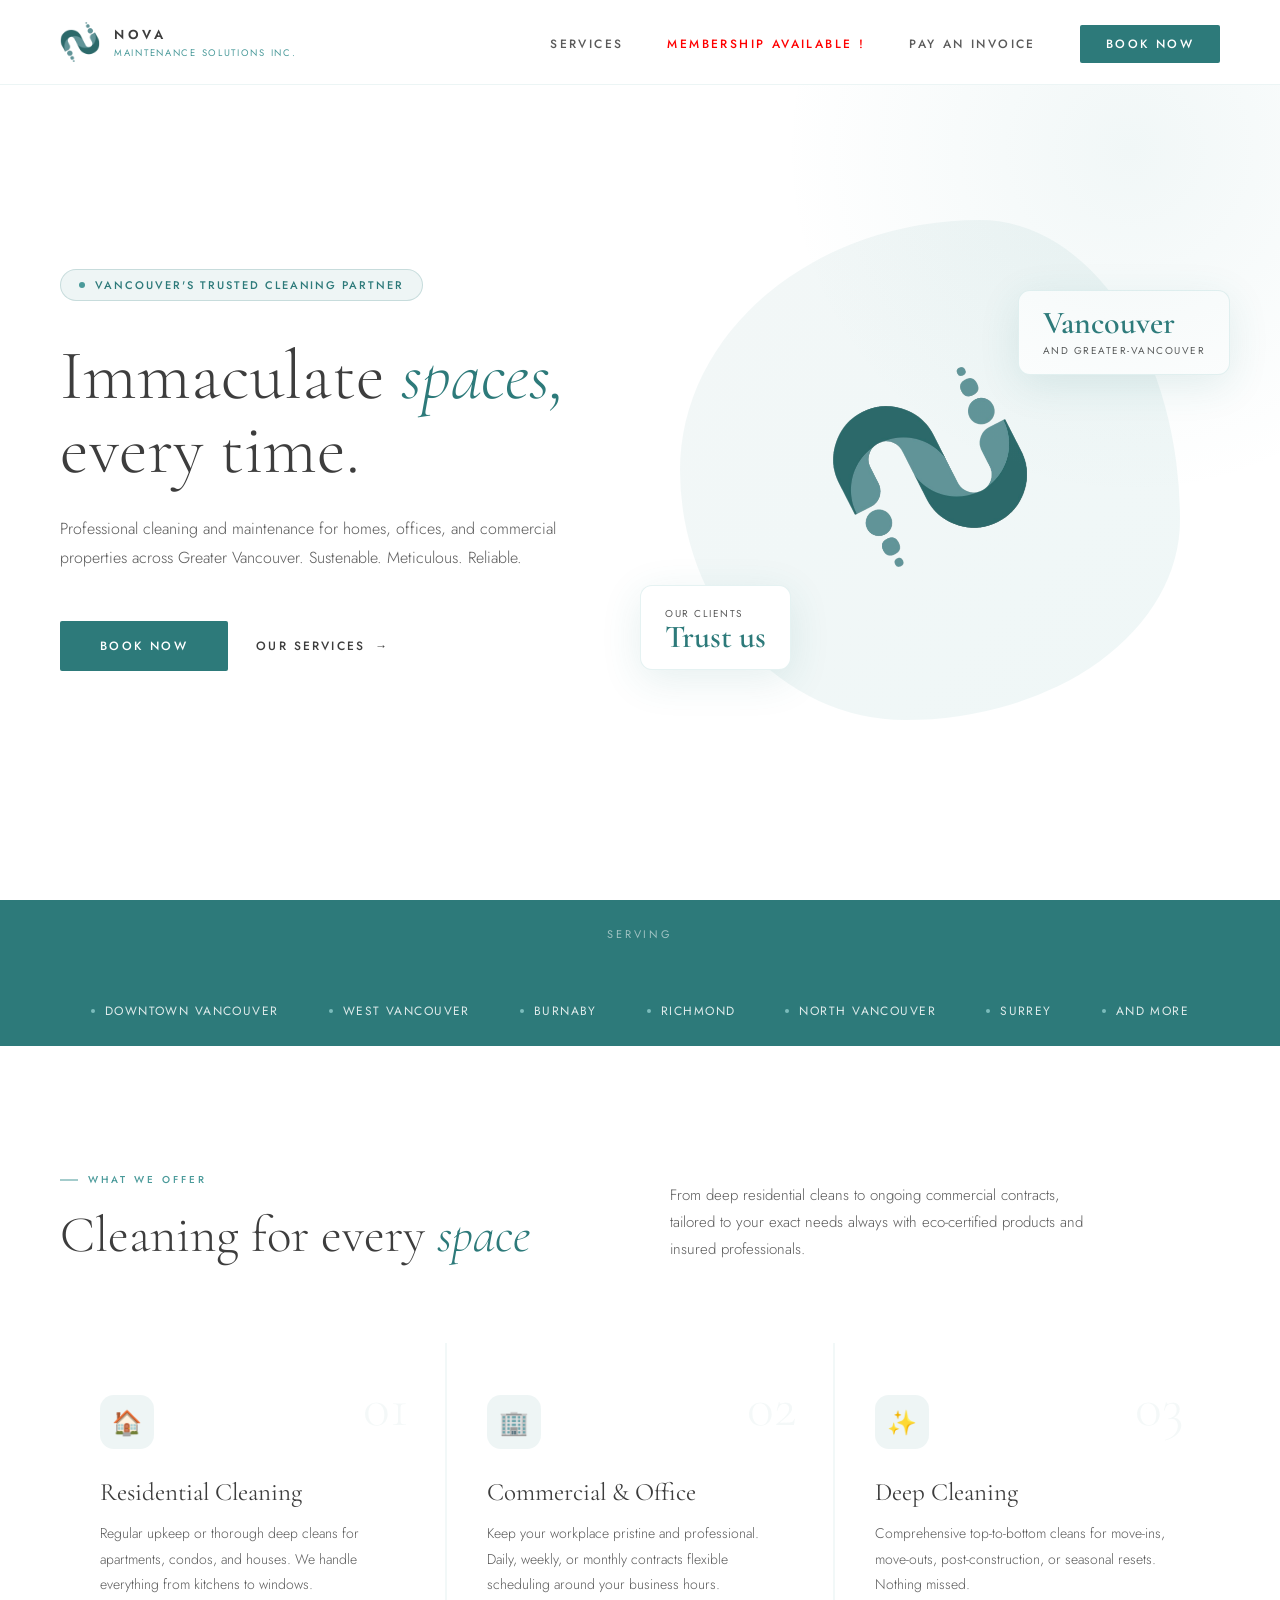
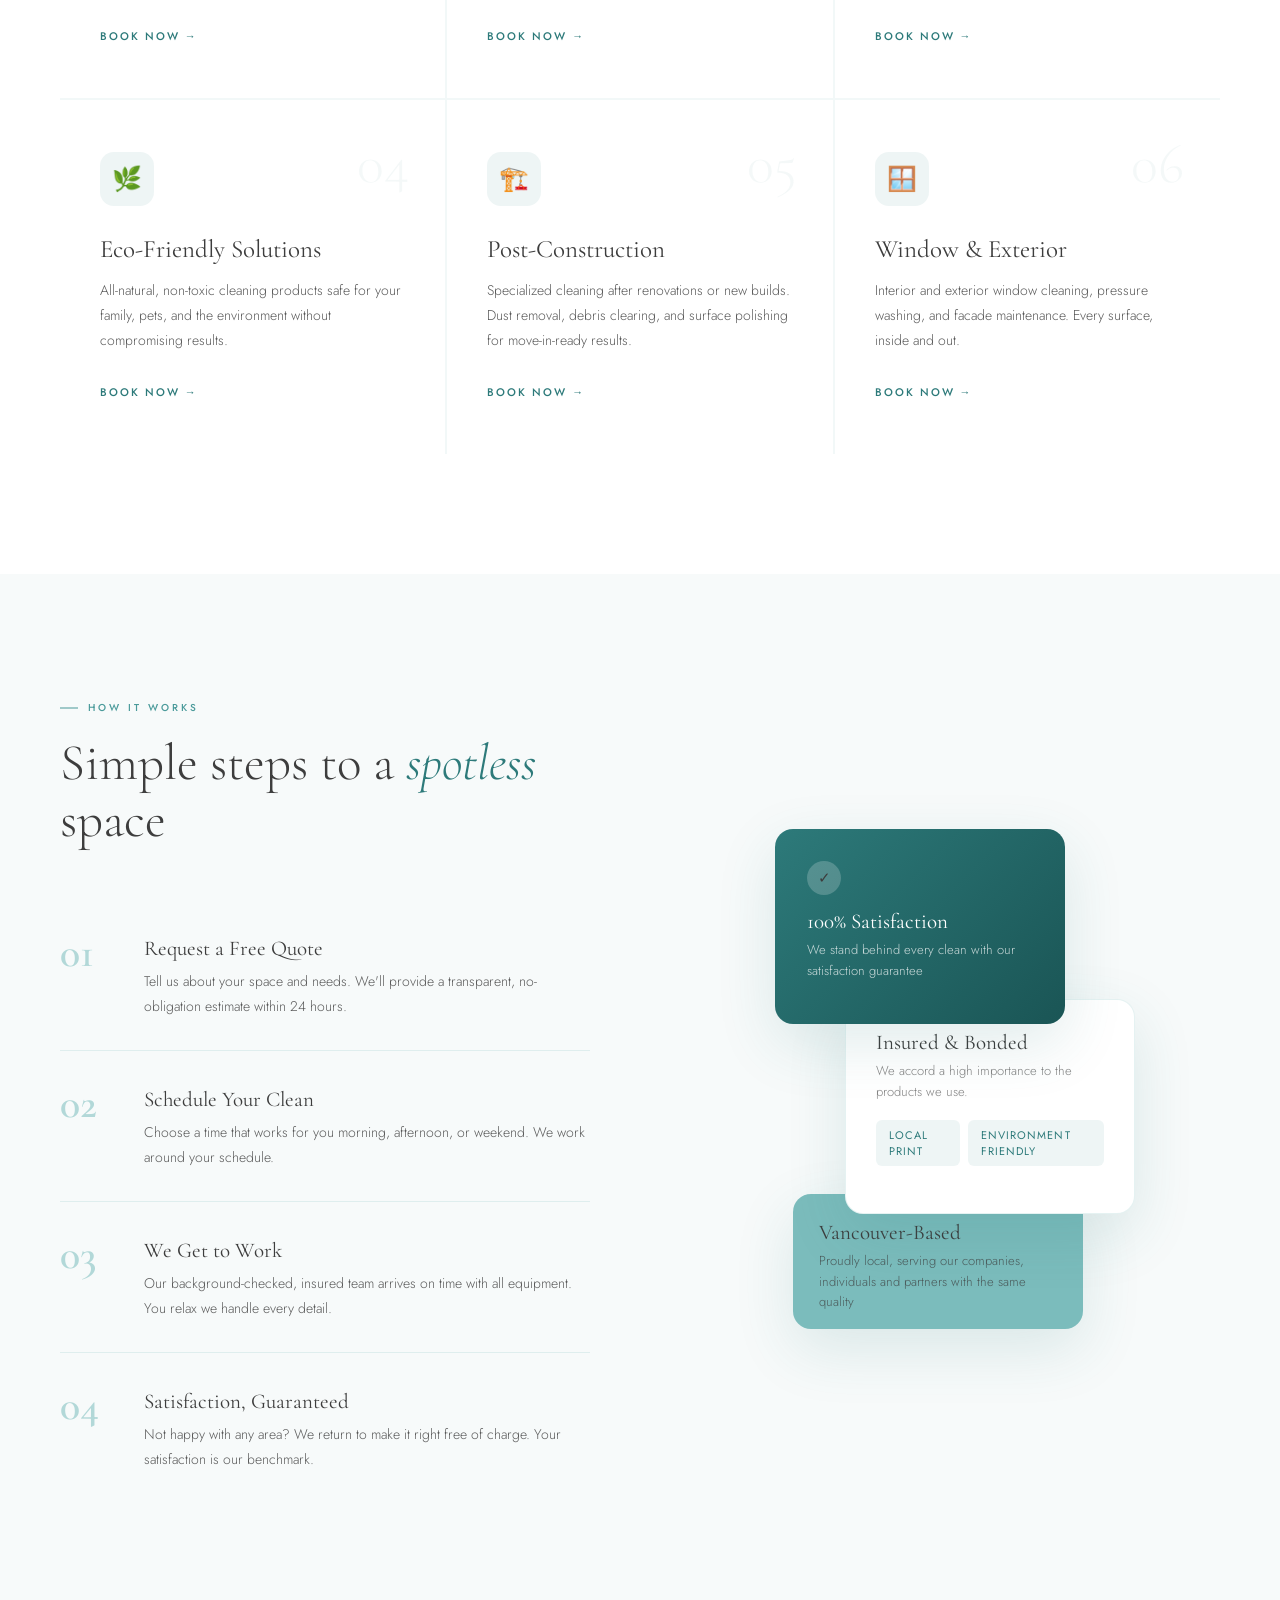
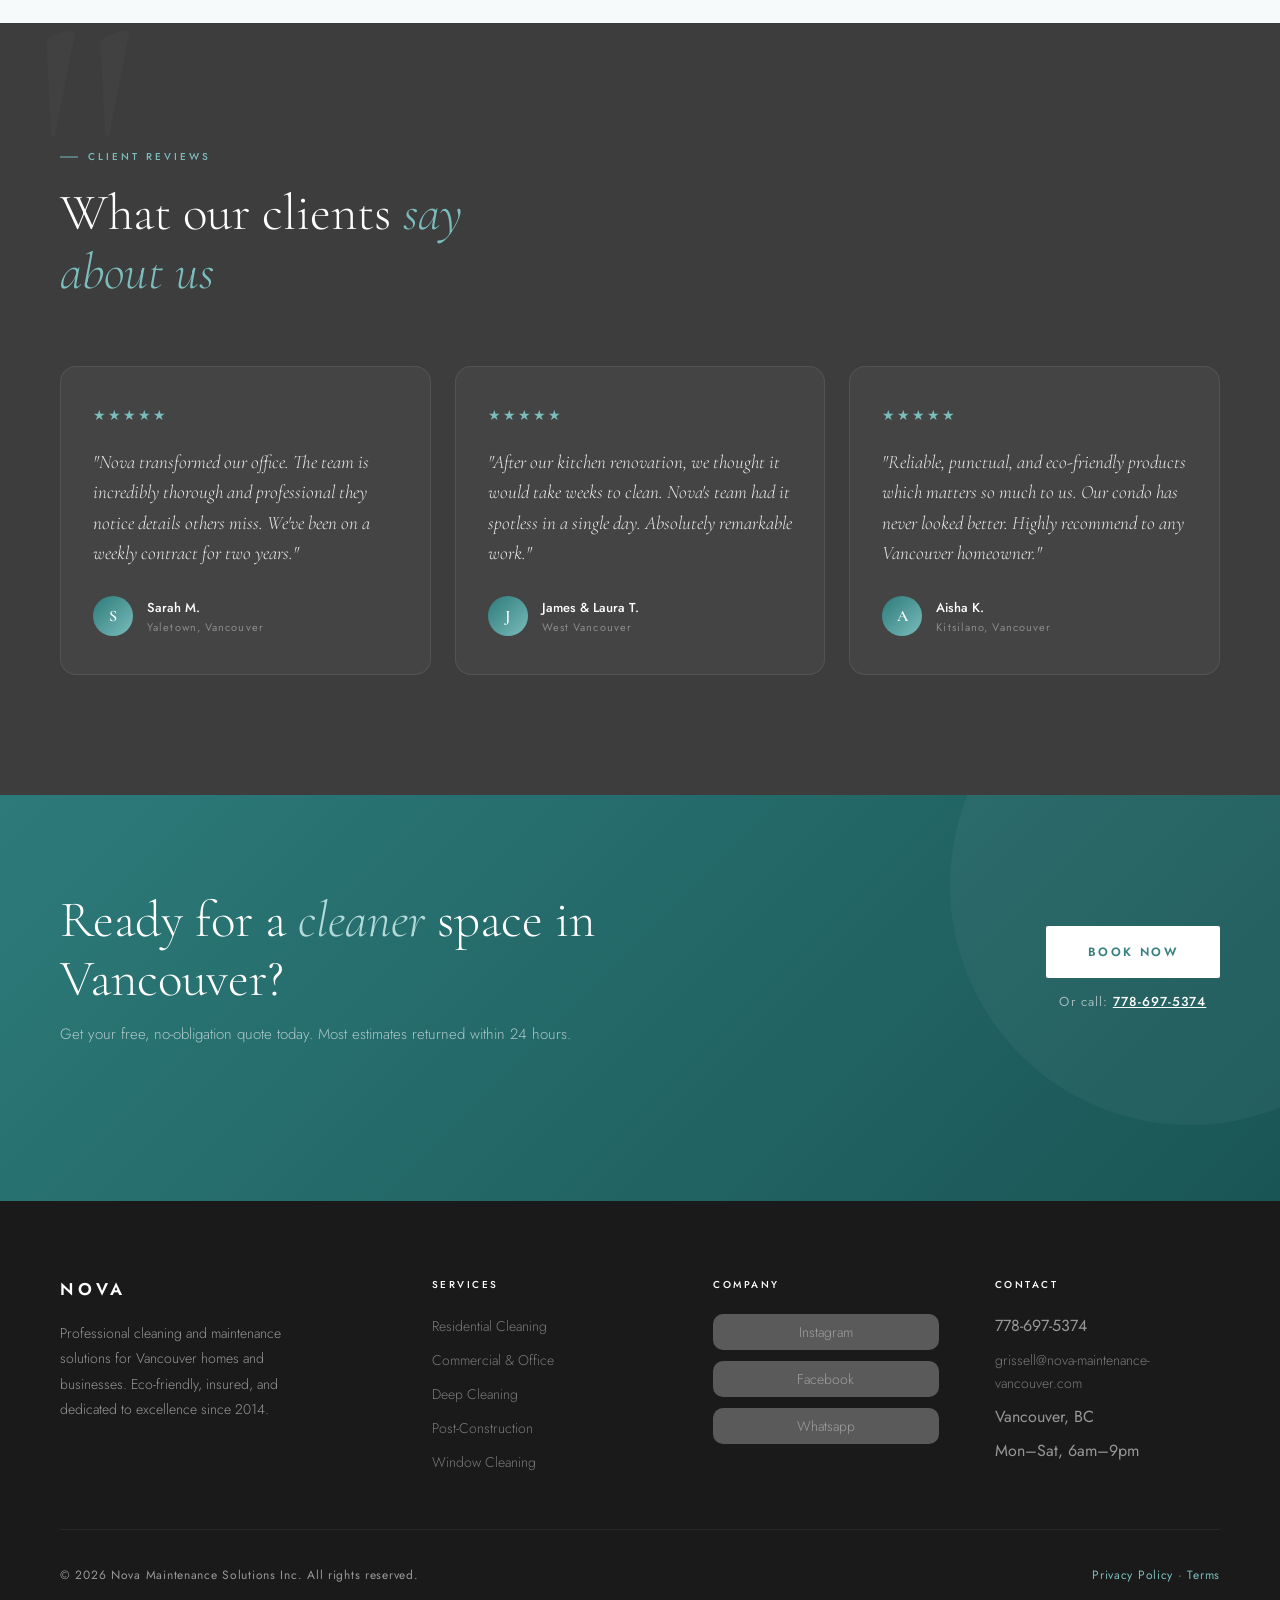
==== index.html @ ff665bc8 "burger menu added" ====
<!DOCTYPE html>
<html lang="en">

<head>
  <meta charset="UTF-8">
  <meta name="viewport" content="width=device-width, initial-scale=1.0">
  <meta name="description"
    content="Professional cleaning and maintenance for homes, offices, and commercial properties across Greater Vancouver. Sustenable. Meticulous. Reliable.">
  <title>Nova Maintenance Solutions Inc. | Vancouver</title>

  <!-- Standard favicons -->
  <link rel="icon" type="image/png" sizes="16x16" href="/favicon/favicon-16x16.png">
  <link rel="icon" type="image/png" sizes="32x32" href="/favicon/favicon-32x32.png">
  <link rel="shortcut icon" type="image/x-icon" href="/favicon/favicon.ico"> <!-- fallback -->

  <!-- Apple devices -->
  <link rel="apple-touch-icon" sizes="180x180" href="/favicon/apple-touch-icon.png">
  <link rel="apple-touch-icon" sizes="152x152" href="/favicon/apple-touch-icon-152x152.png">
  <link rel="apple-touch-icon" sizes="120x120" href="/favicon/apple-touch-icon-120x120.png">
  <link rel="apple-touch-icon" sizes="76x76" href="/favicon/apple-touch-icon-76x76.png">

  <!-- Android / PWA -->
  <link rel="manifest" href="favicon/site.webmanifest">
  <meta name="theme-color" content="#ffffff"> <!-- sets mobile browser toolbar color -->

  <!-- Windows / Microsoft Tiles -->
  <meta name="msapplication-TileColor" content="#2b5797">
  <meta name="msapplication-TileImage" content="/mstile-150x150.png">
  <link rel="stylesheet" href="/style.css">
  <link
    href="https://fonts.googleapis.com/css2?family=Cormorant+Garamond:wght@300;400;600&family=Jost:wght@200;300;400;500;600&display=swap"
    rel="stylesheet">
</head>

<body>
  <nav id="navbar">
    <a href="#" class="nav-logo">
      <img src="./nova_logo.svg" width="40" height="40" alt="">
      <div class="nav-logo-text">
        <span>NOVA</span>
        <span>Maintenance Solutions Inc.</span>
      </div>
    </a>

    <ul class="nav-links">
      <li><a href="#services">Services</a></li>
      <li><a href="https://forms.gle/LwBgo2q9eRAqD328A" class="membership">Membership available !</a></li>
      <li><a href="#pay">PAY AN INVOICE</a></li>
      <li><a href="#contact" class="nav-cta">Book now</a></li>
    </ul>

    <button class="burger menu" id="burgerBtn" aria-label="Toggle menu" aria-expanded="false">
      <span class="bar"></span>
      <span class="bar"></span>
      <span class="bar"></span>
    </button>
  </nav>


  <section class="hero">
    <div class="hero-content">
      <div class="hero-badge"><span class="dot"></span><span>Vancouver's Trusted Cleaning Partner</span></div>
      <h1>Immaculate <em>spaces,</em> every time.</h1>
      <p>Professional cleaning and maintenance for homes, offices, and commercial properties across Greater Vancouver.
        Sustenable. Meticulous. Reliable.</p>
      <div class="hero-actions">
        <a href="#contact" class="btn-primary">Book now</a>
        <a href="#services" class="btn-ghost">Our Services<span>→</span></a>
      </div>
    </div>
    <div class="hero-visual">
      <div class="hero-blob">
        <div class="hero-logo-large">
          <img src="./nova_logo.svg" width="200" height="200" alt="">
        </div>
      </div>
      <div class="hero-stat s1">
        <div class="stat-label">Our Clients</div>
        <div class="stat-num">Trust us</div>
      </div>
      <div class="hero-stat s2">
        <div class="stat-num">Vancouver</div>
        <div class="stat-label">and Greater-Vancouver</div>
      </div>
    </div>
  </section>

  <div class="trusted">
    <span class="trusted-label">Serving</span>
    <div class="trusted-items">
      <div class="trusted-item">Downtown Vancouver</div>
      <div class="trusted-item">West Vancouver</div>
      <div class="trusted-item">Burnaby</div>
      <div class="trusted-item">Richmond</div>
      <div class="trusted-item">North Vancouver</div>
      <div class="trusted-item">Surrey</div>
      <div class="trusted-item">and more</div>
    </div>
  </div>

  <section class="services" id="services">
    <div class="section-header reveal">
      <div>
        <div class="section-tag">What We Offer</div>
        <h2>Cleaning for every <em>space</em></h2>
      </div>
      <p class="section-desc">From deep residential cleans to ongoing commercial contracts, tailored to your exact needs

        always with eco-certified products and insured professionals.</p>
    </div>
    <div class="services-grid">
      <div class="service-card reveal">
        <div class="svc-num">01</div>
        <div class="svc-icon">🏠</div>
        <h3>Residential Cleaning</h3>
        <p>Regular upkeep or thorough deep cleans for apartments, condos, and houses. We handle everything from kitchens
          to windows.</p>
        <a href="#contact" class="svc-link">Book Now →</a>
      </div>
      <div class="service-card reveal">
        <div class="svc-num">02</div>
        <div class="svc-icon">🏢</div>
        <h3>Commercial & Office</h3>
        <p>Keep your workplace pristine and professional. Daily, weekly, or monthly contracts
          flexible scheduling
          around your business hours.</p>
        <a href="#contact" class="svc-link">Book Now →</a>
      </div>
      <div class="service-card reveal">
        <div class="svc-num">03</div>
        <div class="svc-icon">✨</div>
        <h3>Deep Cleaning</h3>
        <p>Comprehensive top-to-bottom cleans for move-ins, move-outs, post-construction, or seasonal resets. Nothing
          missed.</p>
        <a href="#contact" class="svc-link">Book Now →</a>
      </div>
      <div class="service-card reveal">
        <div class="svc-num">04</div>
        <div class="svc-icon">🌿</div>
        <h3>Eco-Friendly Solutions</h3>
        <p>All-natural, non-toxic cleaning products safe for your family, pets, and the environment
          without
          compromising results.</p>
        <a href="#contact" class="svc-link">Book Now →</a>
      </div>
      <div class="service-card reveal">
        <div class="svc-num">05</div>
        <div class="svc-icon">🏗️</div>
        <h3>Post-Construction</h3>
        <p>Specialized cleaning after renovations or new builds. Dust removal, debris clearing, and surface polishing
          for move-in-ready results.</p>
        <a href="#contact" class="svc-link">Book Now →</a>
      </div>
      <div class="service-card reveal">
        <div class="svc-num">06</div>
        <div class="svc-icon">🪟</div>
        <h3>Window & Exterior</h3>
        <p>Interior and exterior window cleaning, pressure washing, and facade maintenance. Every surface, inside and
          out.</p>
        <a href="#contact" class="svc-link">Book Now →</a>
      </div>
    </div>
  </section>

  <section class="process" id="process">
    <div class="process-grid">
      <div>
        <div class="section-tag reveal">How It Works</div>
        <p class="process-h2 reveal">Simple steps to a <em>spotless</em> space</p>
        <div>
          <div class="step reveal">
            <div class="step-num">01</div>
            <div>
              <h4>Request a Free Quote</h4>
              <p>Tell us about your space and needs. We'll provide a transparent, no-obligation estimate within 24
                hours.</p>
            </div>
          </div>
          <div class="step reveal">
            <div class="step-num">02</div>
            <div>
              <h4>Schedule Your Clean</h4>
              <p>Choose a time that works for you
                morning, afternoon, or weekend. We work around your schedule.</p>
            </div>
          </div>
          <div class="step reveal">
            <div class="step-num">03</div>
            <div>
              <h4>We Get to Work</h4>
              <p>Our background-checked, insured team arrives on time with all equipment. You relax
                we handle every
                detail.</p>
            </div>
          </div>
          <div class="step reveal">
            <div class="step-num">04</div>
            <div>
              <h4>Satisfaction, Guaranteed</h4>
              <p>Not happy with any area? We return to make it right
                free of charge. Your satisfaction is our
                benchmark.</p>
            </div>
          </div>
        </div>
      </div>
      <div style="display:flex;justify-content:center;align-items:center;" class="reveal">
        <div class="process-cards">
          <div class="pcard">
            <div class="pcard-check">✓</div>
            <h5>100% Satisfaction</h5>
            <p>We stand behind every clean with our satisfaction guarantee</p>
          </div>
          <div class="pcard">
            <h5 style="color:var(--charcoal);">Insured & Bonded</h5>
            <p style="color:var(--charcoal-light);">We accord a high importance to the products we use.</p>
            <div class="badge-row">
              <div class="badge">LOCAL PRINT</div>
              <div class="badge">ENVIRONMENT FRIENDLY</div>
            </div>
          </div>
          <div class="pcard">
            <h5 style="color:var(--charcoal);">Vancouver-Based</h5>
            <p style="color:var(--charcoal);">Proudly local, serving our companies, individuals and partners with the
              same quality</p>
          </div>
        </div>
      </div>
    </div>
  </section>

  <section class="testimonials" id="testimonials">
    <div class="section-tag testi-tag reveal">Client Reviews</div>
    <p class="testi-h2 reveal">What our clients <em>say about us</em></p>
    <div class="testi-grid">
      <div class="tcard reveal">
        <div class="stars">★★★★★</div>
        <blockquote>"Nova transformed our office. The team is incredibly thorough and professional
          they notice details
          others miss. We've been on a weekly contract for two years."</blockquote>
        <div class="tauthor">
          <div class="tavatar">S</div>
          <div>
            <div class="tname">Sarah M.</div>
            <div class="tloc">Yaletown, Vancouver</div>
          </div>
        </div>
      </div>
      <div class="tcard reveal">
        <div class="stars">★★★★★</div>
        <blockquote>"After our kitchen renovation, we thought it would take weeks to clean. Nova's team had it spotless
          in a single day. Absolutely remarkable work."</blockquote>
        <div class="tauthor">
          <div class="tavatar">J</div>
          <div>
            <div class="tname">James & Laura T.</div>
            <div class="tloc">West Vancouver</div>
          </div>
        </div>
      </div>
      <div class="tcard reveal">
        <div class="stars">★★★★★</div>
        <blockquote>"Reliable, punctual, and eco-friendly products which matters so much to us. Our condo has never
          looked better. Highly recommend to any Vancouver homeowner."</blockquote>
        <div class="tauthor">
          <div class="tavatar">A</div>
          <div>
            <div class="tname">Aisha K.</div>
            <div class="tloc">Kitsilano, Vancouver</div>
          </div>
        </div>
      </div>
    </div>
  </section>

  <section class="cta-banner" id="contact">
    <div>
      <p class="cta-h2">Ready for a <em>cleaner</em> space in Vancouver?</p>
      <p class="cta-sub">Get your free, no-obligation quote today. Most estimates returned within 24 hours.</p>
    </div>
    <div class="cta-right">
      <a href="https://cal.com/nova-maintenance-vancouver/booking" class="btn-white">BOOK NOW</a>
      <p class="cta-phone">Or call: <strong><a href="tel:+17786975374">778-697-5374</a></strong></p>
    </div>
    <stripe-buy-button id="pay" buy-button-id="buy_btn_1TMa1bJa7tEngCB6jFcuKD1P"
      publishable-key="pk_test_51TGjArJa7tEngCB6yQkMxNMtyNJf1JLLPtRGJIQvcXbohtfhihAlumvIOP6xcRxsHTmIoyOgvZyV50QxqzBKzHAW00U4d64BPt">
    </stripe-buy-button>
  </section>



  <footer>
    <div class="footer-top">
      <div class="fbrand">
        <div class="fbrand-name">NOVA</div>
        <p>Professional cleaning and maintenance solutions for Vancouver homes and businesses. Eco-friendly, insured,
          and dedicated to excellence since 2014.</p>
      </div>
      <div class="fcol">
        <h6>Services</h6>
        <ul>
          <li><a href="#">Residential Cleaning</a></li>
          <li><a href="#">Commercial & Office</a></li>
          <li><a href="#">Deep Cleaning</a></li>
          <li><a href="#">Post-Construction</a></li>
          <li><a href="#">Window Cleaning</a></li>
        </ul>
      </div>
      <div class="fcol">
        <h6>Company</h6>
        <ul class="social-networks">
          <li><a
              href="https://www.instagram.com/nova_maintenance_?igsh=MWc1Nm84YzI4OXcweg%3D%3D&utm_source=qr">Instagram</a>
          </li>
          <li><a href="https://www.facebook.com/share/1AnatzQEnr/?mibextid=wwXIfr">Facebook</a></li>
          <li><a
              href="https://wa.me/17786975374?text=Hello%2C%20I%20am%20contacting%20you%20from%20your%20website%20and%20I%20am%20interested%20in%20your%20services.">Whatsapp</a>
          </li>
        </ul>
      </div>
      <div class="fcol">
        <h6>Contact</h6>
        <ul>
          <li><a href="tel:+17786975374"></a>778-697-5374</li>
          <li><a href="mailto:grissell@nova-maintenance-vancouver.com">grissell@nova-maintenance-vancouver.com</a></li>
          <li>Vancouver, BC</li>
          <li>Mon–Sat, 6am–9pm</li>
        </ul>
      </div>
    </div>
    <div class="footer-btm">
      <span>© 2026 Nova Maintenance Solutions Inc. All rights reserved.</span>
      <span><a href="#">Privacy Policy</a> · <a href="#">Terms</a></span>
    </div>
  </footer>

  <script async src="https://js.stripe.com/v3/buy-button.js">
  </script>
  <script>

    const btn   = document.getElementById('burgerBtn');
const links = document.querySelector('.nav-links');

btn.addEventListener('click', () => {
  const isOpen = btn.classList.toggle('open');
  links.classList.toggle('open', isOpen);
  btn.setAttribute('aria-expanded', isOpen);
  document.body.style.overflow = isOpen ? 'hidden' : '';
});

document.addEventListener('keydown', e => {
  if (e.key === 'Escape' && btn.classList.contains('open')) {
    btn.classList.remove('open');
    links.classList.remove('open');
    btn.setAttribute('aria-expanded', 'false');
    document.body.style.overflow = '';
  }
});

    document.getElementById('burgerBtn').addEventListener('click', function () {
      this.classList.toggle('open');
    });
    window.addEventListener('scroll', () => {
      document.getElementById('navbar').classList.toggle('scrolled', window.scrollY > 40);
    });
    const observer = new IntersectionObserver((entries) => {
      entries.forEach((e, i) => {
        if (e.isIntersecting) {
          setTimeout(() => e.target.classList.add('visible'), i * 80);
          observer.unobserve(e.target);
        }
      });
    }, { threshold: 0.1 });
    document.querySelectorAll('.reveal').forEach(el => observer.observe(el));
  </script>
</body>

</html>
---- style.css ----
:root {
    --teal-dark: #2d7a7a;
    --teal-mid: #4a9a9a;
    --teal-light: #7bbcbc;
    --teal-pale: #b2d8d8;
    --charcoal: #3d3d3d;
    --charcoal-light: #5a5a5a;
    --white: #ffffff;
    --off-white: #f7fafa;
}

* {
    margin: 0;
    padding: 0;
    box-sizing: border-box;
}

html {
    scroll-behavior: smooth;
}

body {
    font-family: 'Jost', sans-serif;
    color: var(--charcoal);
    background: var(--white);
    overflow-x: hidden;
}

.hero-blob,
.hero-logo-large,
.hero-stat,
.hero::before,
.hero::after,
.cta-banner::after {
    pointer-events: none;
}

nav {
    position: fixed;
    top: 0;
    left: 0;
    right: 0;
    z-index: 100;
    display: flex;
    align-items: center;
    justify-content: space-between;
    padding: 22px 60px;
    background: rgba(255, 255, 255, 0.92);
    backdrop-filter: blur(12px);
    border-bottom: 1px solid rgba(125, 188, 188, 0.15);
    transition: box-shadow 0.3s;
}

nav.scrolled {
    box-shadow: 0 4px 30px rgba(45, 122, 122, 0.1);
}

.nav-logo {
    display: flex;
    align-items: center;
    gap: 14px;
    text-decoration: none;
}

.nav-logo svg {
    width: 44px;
    height: 44px;
}

.nav-logo-text span:first-child {
    display: block;
    font-weight: 600;
    letter-spacing: 0.28em;
    font-size: 13px;
    color: var(--charcoal);
}

.nav-logo-text span:last-child {
    display: block;
    font-size: 9.5px;
    letter-spacing: 0.18em;
    color: var(--teal-mid);
    font-weight: 400;
    text-transform: uppercase;
    margin-top: 2px;
}

.nav-links {
    display: flex;
    align-items: center;
    gap: 44px;
    list-style: none;
}

.nav-links a {
    text-decoration: none;
    font-size: 12px;
    letter-spacing: 0.2em;
    font-weight: 500;
    color: var(--charcoal-light);
    text-transform: uppercase;
    transition: color 0.3s;
}

.nav-links a:hover {
    color: var(--teal-dark);
}

.membership {
    color: red !important;
    font-weight: 500;
    position: relative;
}

.nav-cta {
    background: var(--teal-dark) !important;
    color: var(--white) !important;
    padding: 10px 26px;
    border-radius: 2px;
}

.nav-cta:hover {
    background: var(--teal-mid) !important;
    color: var(--white) !important;
}

.hero {
    min-height: 100vh;
    display: grid;
    grid-template-columns: 1fr 1fr;
    align-items: center;
    padding: 120px 60px 80px;
    position: relative;
    overflow: hidden;
    /* background: var(--off-white);
    background-image: url('./background-cover-website.jpg');
    background-size: 100% 100%;
    background-repeat: no-repeat; */
}

.hero::before {
    content: '';
    position: absolute;
    top: 0;
    left: 0;
    width: 700px;
    height: 100%;
    background: linear-gradient(90deg, rgb(255, 255, 255), transparent);
    pointer-events: none;
}

.hero::after {
    content: '';
    position: absolute;
    top: -200px;
    right: -200px;
    width: 700px;
    height: 700px;
    border-radius: 50%;
    background: radial-gradient(circle, rgba(75, 154, 154, 0.08) 0%, transparent 70%);
}

.hero-content {
    position: relative;
    z-index: 2;
    max-width: 560px;
}

.hero-badge {
    display: inline-flex;
    align-items: center;
    gap: 10px;
    background: rgba(45, 122, 122, 0.08);
    border: 1px solid rgba(45, 122, 122, 0.2);
    padding: 7px 18px;
    border-radius: 50px;
    margin-bottom: 38px;
    animation: fadeUp 0.8s ease both;
}

.dot {
    width: 6px;
    height: 6px;
    border-radius: 50%;
    background: var(--teal-mid);
    animation: pulse 2s infinite;
}

@keyframes pulse {

    0%,
    100% {
        opacity: 1;
        transform: scale(1)
    }

    50% {
        opacity: 0.5;
        transform: scale(1.4)
    }
}

.hero-badge span {
    font-size: 11px;
    letter-spacing: 0.18em;
    color: var(--teal-dark);
    font-weight: 500;
    text-transform: uppercase;
}

.hero h1 {
    font-family: 'Cormorant Garamond', serif;
    font-size: clamp(52px, 5.5vw, 78px);
    font-weight: 300;
    line-height: 1.05;
    color: var(--charcoal);
    margin-bottom: 28px;
    animation: fadeUp 0.8s 0.1s ease both;
}

.hero h1 em {
    font-style: italic;
    color: var(--teal-dark);
}

.hero>.hero-content>p {
    font-size: 16px;
    line-height: 1.8;
    color: var(--charcoal-light);
    font-weight: 300;
    margin-bottom: 48px;
    animation: fadeUp 0.8s 0.2s ease both;
}

.hero-actions {
    display: flex;
    align-items: center;
    gap: 28px;
    animation: fadeUp 0.8s 0.3s ease both;
}

.btn-primary {
    background: var(--teal-dark);
    color: var(--white);
    padding: 16px 40px;
    text-decoration: none;
    font-size: 12px;
    letter-spacing: 0.2em;
    font-weight: 500;
    text-transform: uppercase;
    border-radius: 2px;
    transition: background 0.3s, transform 0.2s;
    display: inline-block;
}

.btn-primary:hover {
    background: var(--teal-mid);
    transform: translateY(-2px);
}

.btn-ghost {
    color: var(--charcoal);
    text-decoration: none;
    font-size: 12px;
    letter-spacing: 0.18em;
    font-weight: 500;
    text-transform: uppercase;
    display: flex;
    align-items: center;
    gap: 10px;
    transition: color 0.3s, gap 0.3s;
}

.btn-ghost:hover {
    color: var(--teal-dark);
    gap: 16px;
}

.hero-visual {
    display: flex;
    justify-content: center;
    align-items: center;
    position: relative;
    animation: fadeIn 1.2s 0.4s ease both;
}

/* Note: Position it under the cover section, also make a little animated bubble for the small logo on the navigation bar, then reposition the VANCOUVER and TRUST US labels after moving the big logo  */
.hero-blob {
    width: 500px;
    height: 500px;
    border-radius: 60% 40% 55% 45% / 50% 60% 40% 50%;
    background: linear-gradient(135deg, rgba(45, 122, 122, 0.06), rgba(123, 188, 188, 0.12));
    display: flex;
    align-items: center;
    justify-content: center;
    position: relative;
    animation: morph 8s ease-in-out infinite;
}

@keyframes morph {

    0%,
    100% {
        border-radius: 60% 40% 55% 45% / 50% 60% 40% 50%
    }

    50% {
        border-radius: 40% 60% 45% 55% / 60% 40% 50% 60%
    }
}

.hero-logo-large svg {
    width: 260px;
    height: 260px;
    filter: drop-shadow(0 30px 60px rgba(45, 122, 122, 0.18));
    animation: float 5s ease-in-out infinite;
}

@keyframes float {

    0%,
    100% {
        transform: translateY(0)
    }

    50% {
        transform: translateY(-16px)
    }
}

.hero-stat {
    position: absolute;
    background: white;
    border-radius: 12px;
    padding: 16px 24px;
    box-shadow: 0 10px 40px rgba(45, 122, 122, 0.12);
    border: 1px solid rgba(125, 188, 188, 0.2);
}

.hero-stat.s1 {
    bottom: 50px;
    left: 0;
    animation: float 5s 1s ease-in-out infinite;
}

.hero-stat.s2 {
    top: 70px;
    right: -10px;
    animation: float 5s 2s ease-in-out infinite;
}

.stat-num {
    font-family: 'Cormorant Garamond', serif;
    font-size: 32px;
    font-weight: 600;
    color: var(--teal-dark);
    line-height: 1;
}

.stat-label {
    font-size: 10px;
    letter-spacing: 0.15em;
    color: var(--charcoal-light);
    text-transform: uppercase;
    margin-top: 4px;
}

.trusted {
    background: var(--teal-dark);
    padding: 26px 60px;
    display: flex;
    align-items: center;
    justify-content: center;
    gap: 60px;
    flex-wrap: wrap;
}

.social-networks a {
    transition: 1s;
    display: flex;
    justify-content: center;
    align-items: center;
    background-color: var(--charcoal-light);
    border-radius: 10px;
    padding: 8px 12px;
}

.social-networks * {
    transition: 1s;
}

.social-networks a:hover {
    background-color: #eee3;
    outline: solid 1px rgb(255, 255, 255);
    transform: scale(1.05);
}

.trusted-label {
    color: rgba(255, 255, 255, 0.55);
    font-size: 11px;
    letter-spacing: 0.25em;
    text-transform: uppercase;
}

.trusted-items {
    display: flex;
    gap: 50px;
    align-items: center;
    flex-wrap: wrap;
}

.trusted-item {
    color: rgba(255, 255, 255, 0.85);
    font-size: 12px;
    letter-spacing: 0.12em;
    text-transform: uppercase;
    display: flex;
    align-items: center;
    gap: 10px;
}

.trusted-item::before {
    content: '';
    width: 4px;
    height: 4px;
    border-radius: 50%;
    background: var(--teal-light);
    flex-shrink: 0;
}

.services {
    padding: 120px 60px;
    background: var(--white);
}

.section-header {
    display: grid;
    grid-template-columns: 1fr 1fr;
    align-items: end;
    gap: 60px;
    margin-bottom: 80px;
}

.section-tag {
    display: inline-block;
    font-size: 10px;
    letter-spacing: 0.3em;
    color: var(--teal-mid);
    text-transform: uppercase;
    font-weight: 500;
    margin-bottom: 20px;
    position: relative;
    padding-left: 28px;
}

.section-tag::before {
    content: '';
    position: absolute;
    left: 0;
    top: 50%;
    transform: translateY(-50%);
    width: 18px;
    height: 1px;
    background: var(--teal-mid);
}

.section-header h2 {
    font-family: 'Cormorant Garamond', serif;
    font-size: clamp(40px, 4vw, 58px);
    font-weight: 300;
    line-height: 1.1;
    color: var(--charcoal);
}

.section-header h2 em {
    color: var(--teal-dark);
    font-style: italic;
}

.section-desc {
    color: var(--charcoal-light);
    font-size: 15px;
    line-height: 1.8;
    font-weight: 300;
    max-width: 420px;
}

.services-grid {
    display: grid;
    grid-template-columns: repeat(3, 1fr);
    gap: 2px;
    background: rgba(125, 188, 188, 0.1);
}

.service-card {
    background: var(--white);
    padding: 52px 40px;
    position: relative;
    overflow: hidden;
    transition: transform 0.4s, box-shadow 0.4s;
}

.service-card::after {
    content: '';
    position: absolute;
    bottom: 0;
    left: 0;
    right: 0;
    height: 3px;
    background: linear-gradient(90deg, var(--teal-dark), var(--teal-light));
    transform: scaleX(0);
    transform-origin: left;
    transition: transform 0.4s;
}

.service-card:hover {
    transform: translateY(-6px);
    box-shadow: 0 20px 60px rgba(45, 122, 122, 0.1);
}

.service-card:hover::after {
    transform: scaleX(1);
}

.svc-icon {
    width: 54px;
    height: 54px;
    border-radius: 14px;
    background: rgba(45, 122, 122, 0.08);
    display: flex;
    align-items: center;
    justify-content: center;
    margin-bottom: 28px;
    font-size: 24px;
    transition: background 0.3s;
}

.service-card:hover .svc-icon {
    background: rgba(45, 122, 122, 0.16);
}

.service-card h3 {
    font-family: 'Cormorant Garamond', serif;
    font-size: 25px;
    font-weight: 400;
    color: var(--charcoal);
    margin-bottom: 14px;
}

.service-card p {
    font-size: 14px;
    line-height: 1.8;
    color: var(--charcoal-light);
    font-weight: 300;
    margin-bottom: 26px;
}

.svc-link {
    font-size: 11px;
    letter-spacing: 0.18em;
    color: var(--teal-dark);
    text-transform: uppercase;
    text-decoration: none;
    font-weight: 500;
    display: inline-flex;
    align-items: center;
    gap: 8px;
    transition: gap 0.3s;
}

.svc-link:hover {
    gap: 14px;
}

.svc-num {
    position: absolute;
    top: 36px;
    right: 36px;
    font-family: 'Cormorant Garamond', serif;
    font-size: 56px;
    font-weight: 300;
    color: rgba(45, 122, 122, 0.05);
    line-height: 1;
    user-select: none;
}

.process {
    padding: 120px 60px;
    background: var(--off-white);
    position: relative;
    overflow: hidden;
}

.process-grid {
    display: grid;
    grid-template-columns: 1fr 1fr;
    gap: 100px;
    align-items: center;
}

.process-h2 {
    font-family: 'Cormorant Garamond', serif;
    font-size: clamp(38px, 4vw, 54px);
    font-weight: 300;
    line-height: 1.1;
    color: var(--charcoal);
    margin-bottom: 52px;
}

.process-h2 em {
    color: var(--teal-dark);
    font-style: italic;
}

.step {
    display: grid;
    grid-template-columns: 56px 1fr;
    gap: 28px;
    padding: 32px 0;
    border-bottom: 1px solid rgba(125, 188, 188, 0.2);
    align-items: start;
    transition: padding-left 0.3s;
}

.step:last-child {
    border-bottom: none;
}

.step:hover {
    padding-left: 10px;
}

.step-num {
    font-family: 'Cormorant Garamond', serif;
    font-size: 42px;
    font-weight: 600;
    color: var(--teal-pale);
    line-height: 1;
    transition: color 0.3s;
}

.step:hover .step-num {
    color: var(--teal-mid);
}

.step h4 {
    font-family: 'Cormorant Garamond', serif;
    font-size: 21px;
    font-weight: 400;
    color: var(--charcoal);
    margin-bottom: 8px;
    padding-top: 4px;
}

.step p {
    font-size: 14px;
    line-height: 1.75;
    color: var(--charcoal-light);
    font-weight: 300;
}

.process-cards {
    position: relative;
    width: 360px;
    height: 440px;
}

.pcard {
    position: absolute;
    width: 290px;
    border-radius: 18px;
    overflow: hidden;
    box-shadow: 0 20px 60px rgba(45, 122, 122, 0.14);
}

.pcard:nth-child(1) {
    top: -50px;
    left: 0;
    background: linear-gradient(135deg, var(--teal-dark), #1a5555);
    height: 195px;
    padding: 32px;
    z-index: 3;
}

.pcard:nth-child(2) {
    top: 120px;
    right: 0;
    background: white;
    height: 215px;
    padding: 30px;
    z-index: 2;
    border: 1px solid rgba(125, 188, 188, 0.2);
}

.pcard:nth-child(3) {
    bottom: -10px;
    left: 18px;
    background: var(--teal-light);
    height: 135px;
    padding: 26px;
    z-index: 1;
}

.pcard h5 {
    font-family: 'Cormorant Garamond', serif;
    font-size: 21px;
    font-weight: 400;
    margin-bottom: 6px;
}

.pcard p {
    font-size: 13px;
    opacity: 0.75;
    line-height: 1.6;
    font-weight: 300;
}

.pcard:nth-child(1) h5,
.pcard:nth-child(1) p {
    color: white;
}

.pcard-check {
    width: 34px;
    height: 34px;
    border-radius: 50%;
    background: rgba(255, 255, 255, 0.2);
    display: flex;
    align-items: center;
    justify-content: center;
    font-size: 15px;
    margin-bottom: 14px;
}

.badge-row {
    margin-top: 18px;
    display: flex;
    gap: 8px;
}

.badge {
    background: rgba(45, 122, 122, 0.08);
    border-radius: 6px;
    padding: 7px 13px;
    font-size: 11px;
    color: var(--teal-dark);
    letter-spacing: 0.1em;
}

.testimonials {
    padding: 120px 60px;
    background: var(--charcoal);
    position: relative;
    overflow: hidden;
}

.testimonials::before {
    content: '"';
    position: absolute;
    top: -60px;
    left: 30px;
    font-family: 'Cormorant Garamond', serif;
    font-size: 380px;
    color: rgba(255, 255, 255, 0.02);
    line-height: 1;
    pointer-events: none;
}

.testi-tag {
    color: var(--teal-light) !important;
}

.testi-tag::before {
    background: var(--teal-light) !important;
}

.testi-h2 {
    font-family: 'Cormorant Garamond', serif;
    font-size: clamp(36px, 4vw, 54px);
    font-weight: 300;
    color: white;
    margin-bottom: 64px;
    max-width: 460px;
    line-height: 1.15;
}

.testi-h2 em {
    color: var(--teal-light);
    font-style: italic;
}

.testi-grid {
    display: grid;
    grid-template-columns: repeat(3, 1fr);
    gap: 24px;
}

.tcard {
    background: rgba(255, 255, 255, 0.04);
    border: 1px solid rgba(255, 255, 255, 0.08);
    border-radius: 16px;
    padding: 38px 32px;
    transition: background 0.3s, transform 0.3s;
}

.tcard:hover {
    background: rgba(255, 255, 255, 0.07);
    transform: translateY(-4px);
}

.stars {
    color: var(--teal-light);
    font-size: 14px;
    letter-spacing: 2px;
    margin-bottom: 22px;
}

.tcard blockquote {
    font-family: 'Cormorant Garamond', serif;
    font-size: 19px;
    font-weight: 300;
    color: rgba(255, 255, 255, 0.88);
    line-height: 1.6;
    margin-bottom: 28px;
    font-style: italic;
}

.tauthor {
    display: flex;
    align-items: center;
    gap: 14px;
}

.tavatar {
    width: 40px;
    height: 40px;
    border-radius: 50%;
    background: linear-gradient(135deg, var(--teal-dark), var(--teal-light));
    display: flex;
    align-items: center;
    justify-content: center;
    font-size: 16px;
    font-weight: 600;
    color: white;
    font-family: 'Cormorant Garamond', serif;
}

.tname {
    font-size: 13px;
    font-weight: 500;
    color: white;
}

.tloc {
    font-size: 11px;
    color: rgba(255, 255, 255, 0.38);
    margin-top: 2px;
    letter-spacing: 0.1em;
}

.cta-banner {
    padding: 96px 60px;
    background: linear-gradient(135deg, var(--teal-dark), #1a5555);
    display: grid;
    grid-template-columns: 1fr auto;
    align-items: center;
    gap: 60px;
    position: relative;
    overflow: hidden;
}

.cta-banner::after {
    content: '';
    position: absolute;
    right: -150px;
    top: -150px;
    width: 480px;
    height: 480px;
    border-radius: 50%;
    background: rgba(255, 255, 255, 0.04);
}

.cta-h2 {
    font-family: 'Cormorant Garamond', serif;
    font-size: clamp(36px, 4vw, 58px);
    font-weight: 300;
    color: white;
    line-height: 1.15;
    max-width: 580px;
}

.cta-h2 em {
    font-style: italic;
    color: var(--teal-pale);
}

.cta-sub {
    color: rgba(255, 255, 255, 0.62);
    font-size: 15px;
    margin-top: 14px;
    font-weight: 300;
}

.cta-right {
    display: flex;
    flex-direction: column;
    gap: 14px;
    align-items: center;
}

.btn-white {
    background: white;
    color: var(--teal-dark);
    padding: 17px 42px;
    text-decoration: none;
    font-size: 12px;
    letter-spacing: 0.2em;
    font-weight: 600;
    text-transform: uppercase;
    border-radius: 2px;
    transition: transform 0.2s, box-shadow 0.3s;
    white-space: nowrap;
}

.btn-white:hover {
    transform: translateY(-3px);
    box-shadow: 0 12px 40px rgba(0, 0, 0, 0.2);
}

.cta-phone {
    color: rgba(255, 255, 255, 0.55);
    font-size: 13px;
    letter-spacing: 0.08em;
}

.cta-phone * {
    color: white;
}

.cta-phone strong {
    color: white;
    font-weight: 500;
}

footer {
    background: #1a1a1a;
    padding: 76px 60px 38px;
    color: rgba(255, 255, 255, 0.55);
}

.footer-top {
    display: grid;
    grid-template-columns: 1.4fr 1fr 1fr 1fr;
    gap: 56px;
    padding-bottom: 56px;
    border-bottom: 1px solid rgba(255, 255, 255, 0.06);
    margin-bottom: 36px;
}

.fbrand-name {
    font-weight: 600;
    letter-spacing: 0.28em;
    font-size: 17px;
    color: white;
}

.fbrand p {
    font-size: 14px;
    line-height: 1.8;
    font-weight: 300;
    margin-top: 20px;
    max-width: 270px;
}

.fcol h6 {
    font-size: 10px;
    letter-spacing: 0.25em;
    text-transform: uppercase;
    color: white;
    margin-bottom: 22px;
    font-weight: 500;
}

.fcol ul {
    list-style: none;
    display: flex;
    flex-direction: column;
    gap: 11px;
}

.fcol ul a {
    color: rgba(255, 255, 255, 0.42);
    text-decoration: none;
    font-size: 14px;
    font-weight: 300;
    transition: color 0.3s;
}

.fcol ul a:hover {
    color: var(--teal-light);
}

.footer-btm {
    display: flex;
    justify-content: space-between;
    align-items: center;
    font-size: 12px;
    letter-spacing: 0.06em;
}

.footer-btm a {
    color: var(--teal-light);
    text-decoration: none;
}

@keyframes fadeUp {
    from {
        opacity: 0;
        transform: translateY(30px)
    }

    to {
        opacity: 1;
        transform: translateY(0)
    }
}

@keyframes fadeIn {
    from {
        opacity: 0
    }

    to {
        opacity: 1
    }
}

.reveal {
    opacity: 0;
    transform: translateY(40px);
    transition: opacity 0.7s ease, transform 0.7s ease;
}

.reveal.visible {
    opacity: 1;
    transform: translateY(0);
}

.burger {
    display: none;
}

@media(max-width:900px) {
    nav {
        padding: 16px 20px
    }

    /* ── Burger toggle ────────────────────────────────────── */
    .burger {
        width: 40px;
        height: 40px;
        display: flex;
        flex-direction: column;
        justify-content: center;
        align-items: center;
        gap: 6px;
        background: none;
        border: none;
        cursor: pointer;
        padding: 0;
    }

    .burger .bar {
        display: block;
        width: 22px;
        height: 2px;
        background: currentColor;
        border-radius: 2px;
        transform-origin: center;
        transition:
            transform 0.3s cubic-bezier(0.23, 1, 0.32, 1),
            opacity 0.2s ease;
    }

    /* open → ✕ */
    .burger.open .bar:nth-child(1) {
        transform: translateY(8px) rotate(45deg);
    }

    .burger.open .bar:nth-child(2) {
        opacity: 0;
        transform: scaleX(0);
    }

    .burger.open .bar:nth-child(3) {
        transform: translateY(-8px) rotate(-45deg);
    }

    /* ── Add to your existing CSS ───────────────────────── */

/* 1. Desktop: your nav-links stay as-is (flex row) */
.burger { display: none; }

/* 2. Mobile breakpoint */
@media (max-width: 768px) {
  .burger     { display: flex; }

  .nav-links {
    /* override your flex row */
    flex-direction: column;

    /* fixed side drawer */
    position: fixed;
    top: 0; right: 0;
    width: 260px;
    height: 100vh;
    background: #fff;          /* match your nav bg */
    border-left: 1px solid rgba(0,0,0,0.08);
    padding-top: 80px;         /* match your nav height */
    padding-left: 24px;
    padding-right: 24px;
    z-index: 99;

    /* hidden by default */
    transform: translateX(100%);
    visibility: hidden;
    transition:
      transform   0.3s cubic-bezier(0.23, 1, 0.32, 1),
      visibility  0s linear 0.3s;
  }

  .nav-links.open {
    transform: translateX(0);
    visibility: visible;
    transition:
      transform   0.3s cubic-bezier(0.23, 1, 0.32, 1),
      visibility  0s linear 0s;
  }
}

    .menu-toggle {
        display: block;
        cursor: pointer;
    }

    .nav-links {
        display: flex;
        flex-direction: column;
        gap: 16px;
    }

    .hero {
        grid-template-columns: 1fr;
        padding: 100px 24px 60px;
        text-align: center
    }

    .hero-visual {
        display: none
    }

    .hero-actions {
        justify-content: center;
        flex-wrap: wrap
    }

    .services,
    .process,
    .testimonials {
        padding: 80px 24px
    }

    .section-header {
        grid-template-columns: 1fr;
        gap: 16px
    }

    .services-grid {
        grid-template-columns: 1fr
    }

    .process-grid {
        grid-template-columns: 1fr;
        gap: 50px
    }

    .process-cards {
        display: none
    }

    .testi-grid {
        grid-template-columns: 1fr
    }

    .cta-banner {
        grid-template-columns: 1fr;
        padding: 64px 24px
    }

    .footer-top {
        grid-template-columns: 1fr 1fr;
        gap: 36px
    }

    .trusted {
        gap: 16px;
        padding: 20px 24px;
        justify-content: flex-start
    }
}
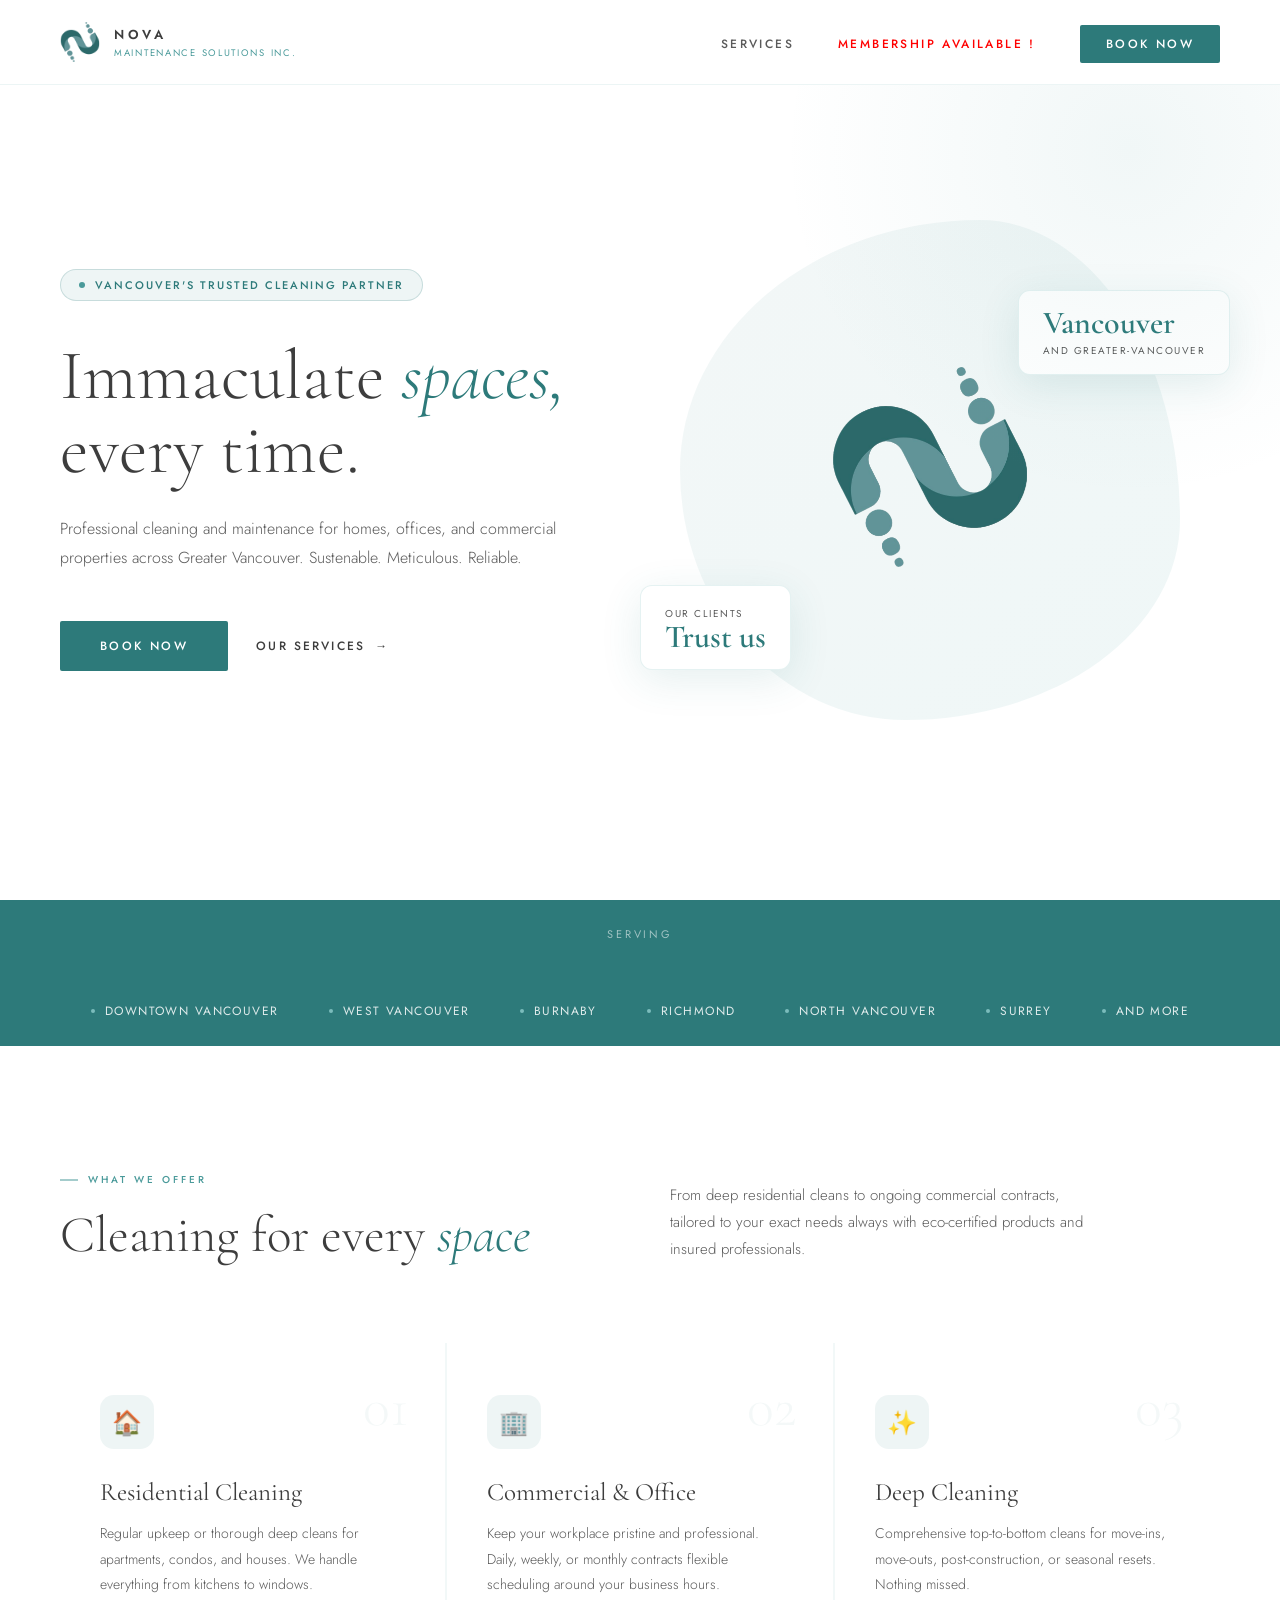
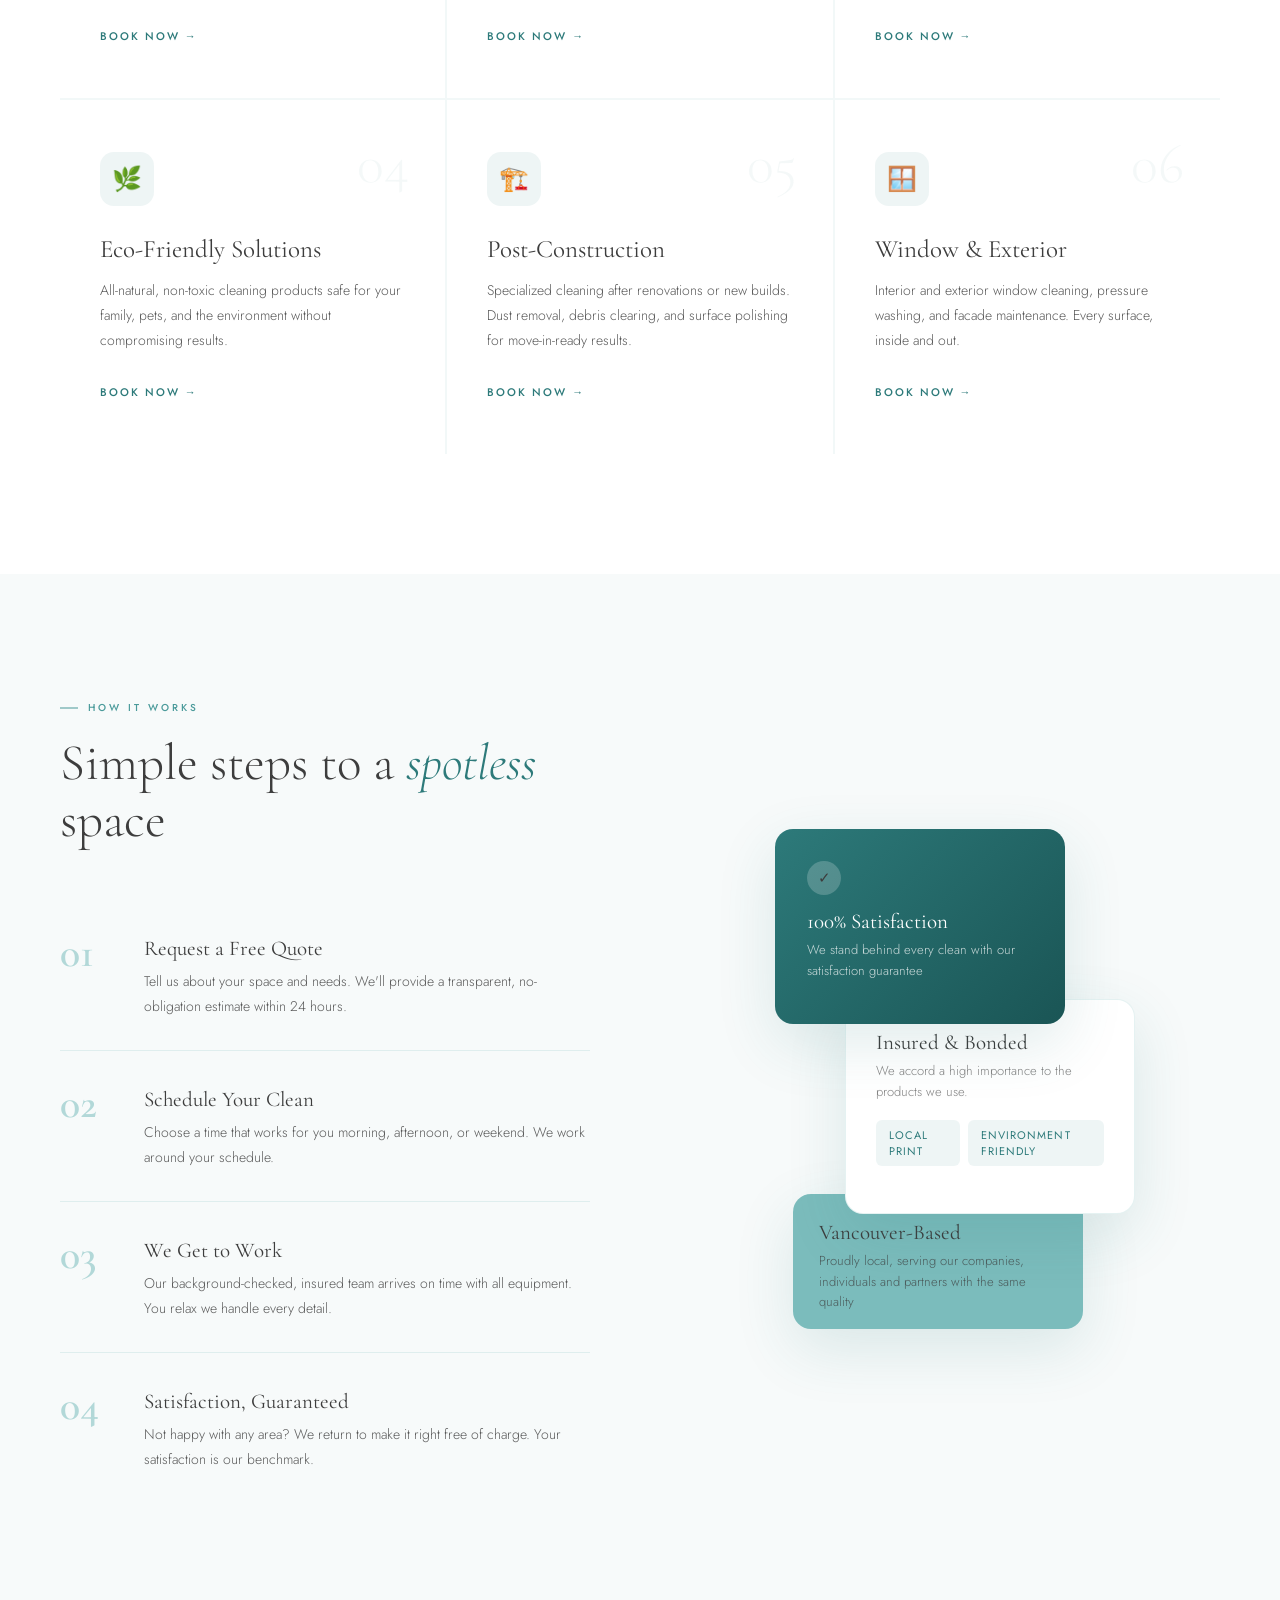
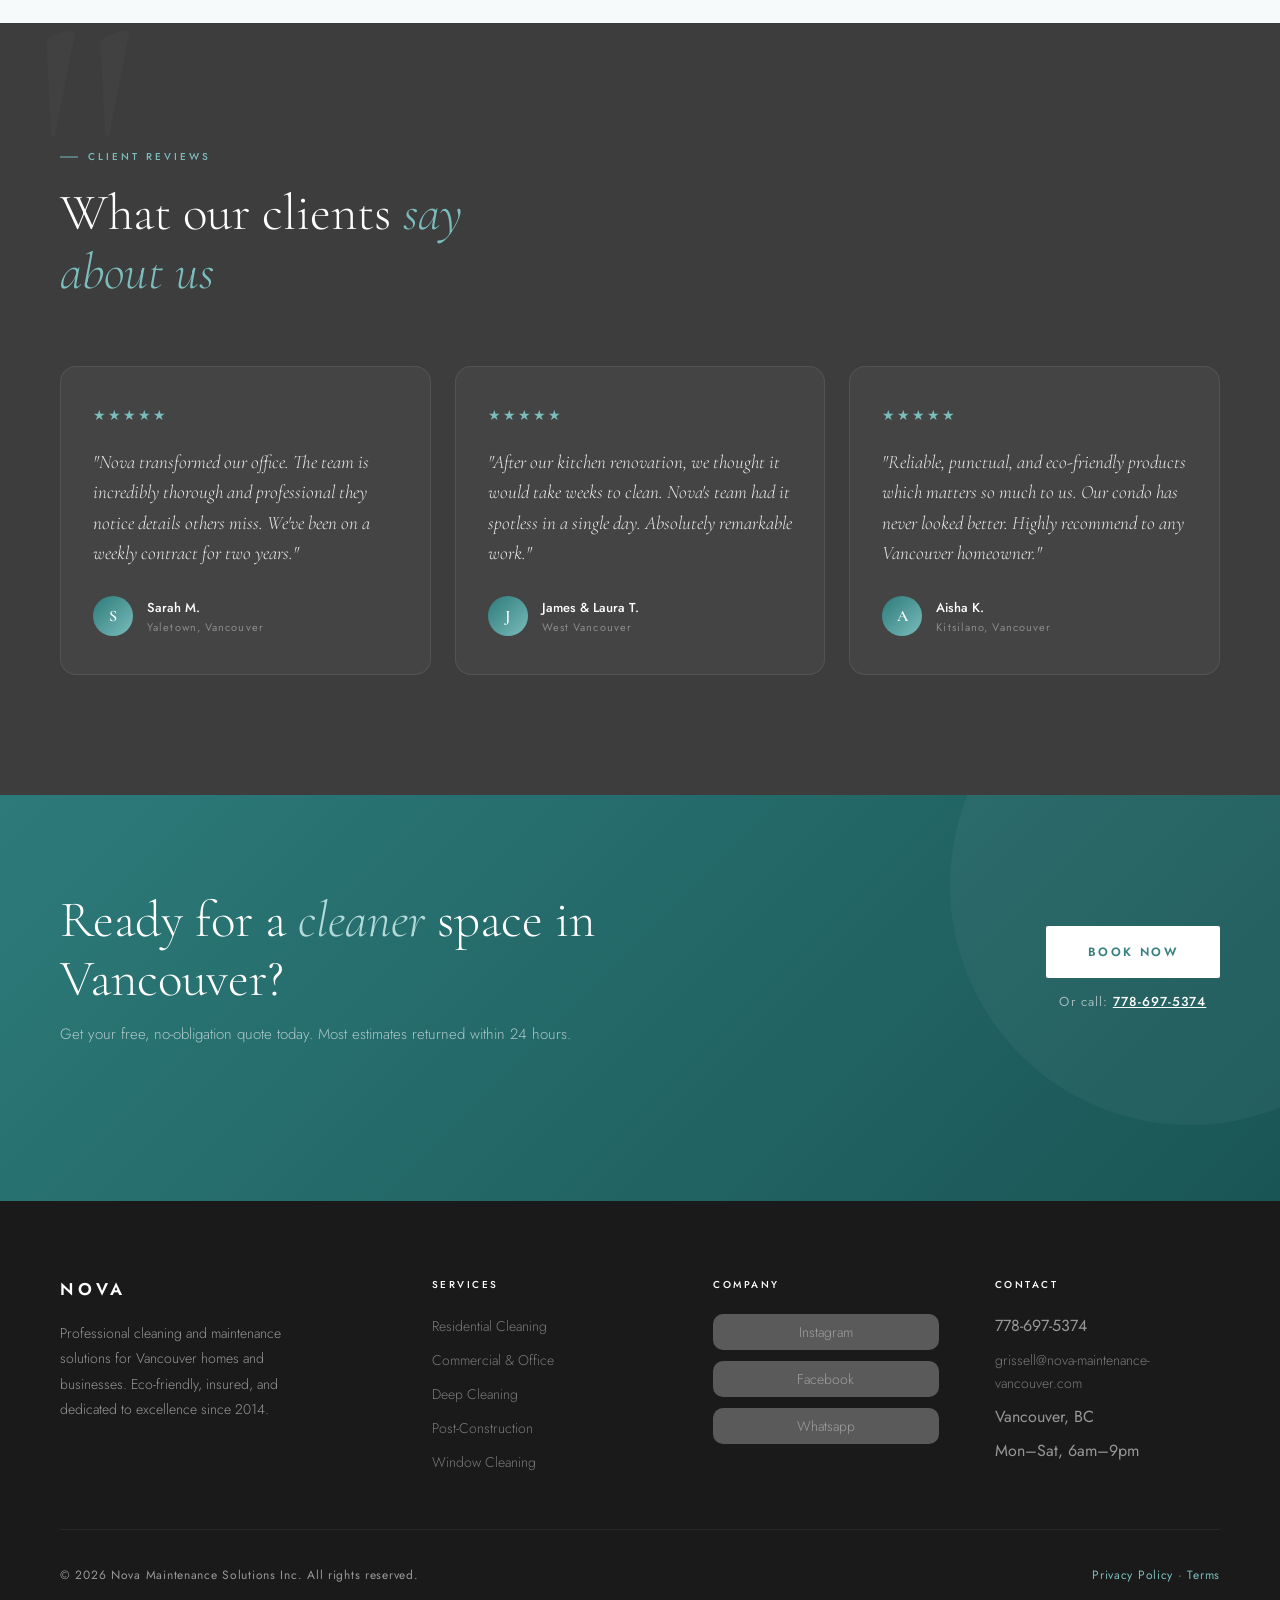
==== commit 3df29d0e: "js separation" ====
--- a/index.html
+++ b/index.html
@@ -5,19 +5,20 @@
   <meta charset="UTF-8">
   <meta name="viewport" content="width=device-width, initial-scale=1.0">
   <meta name="description"
-    content="Professional cleaning and maintenance for homes, offices, and commercial properties across Greater Vancouver. Sustenable. Meticulous. Reliable.">
+  content="Professional cleaning and maintenance for homes, offices, and commercial properties across Greater Vancouver. Sustenable. Meticulous. Reliable.">
   <title>Nova Maintenance Solutions Inc. | Vancouver</title>
-
+  
+  <link rel="stylesheet" href="style.css">
   <!-- Standard favicons -->
-  <link rel="icon" type="image/png" sizes="16x16" href="/favicon/favicon-16x16.png">
-  <link rel="icon" type="image/png" sizes="32x32" href="/favicon/favicon-32x32.png">
-  <link rel="shortcut icon" type="image/x-icon" href="/favicon/favicon.ico"> <!-- fallback -->
+  <link rel="icon" type="image/png" sizes="16x16" href="favicon/favicon-16x16.png">
+  <link rel="icon" type="image/png" sizes="32x32" href="favicon/favicon-32x32.png">
+  <link rel="shortcut icon" type="image/x-icon" href="favicon/favicon.ico"> <!-- fallback -->
 
   <!-- Apple devices -->
-  <link rel="apple-touch-icon" sizes="180x180" href="/favicon/apple-touch-icon.png">
-  <link rel="apple-touch-icon" sizes="152x152" href="/favicon/apple-touch-icon-152x152.png">
-  <link rel="apple-touch-icon" sizes="120x120" href="/favicon/apple-touch-icon-120x120.png">
-  <link rel="apple-touch-icon" sizes="76x76" href="/favicon/apple-touch-icon-76x76.png">
+  <link rel="apple-touch-icon" sizes="180x180" href="favicon/apple-touch-icon.png">
+  <link rel="apple-touch-icon" sizes="152x152" href="favicon/apple-touch-icon-152x152.png">
+  <link rel="apple-touch-icon" sizes="120x120" href="favicon/apple-touch-icon-120x120.png">
+  <link rel="apple-touch-icon" sizes="76x76" href="favicon/apple-touch-icon-76x76.png">
 
   <!-- Android / PWA -->
   <link rel="manifest" href="favicon/site.webmanifest">
@@ -26,7 +27,6 @@
   <!-- Windows / Microsoft Tiles -->
   <meta name="msapplication-TileColor" content="#2b5797">
   <meta name="msapplication-TileImage" content="/mstile-150x150.png">
-  <link rel="stylesheet" href="/style.css">
   <link
     href="https://fonts.googleapis.com/css2?family=Cormorant+Garamond:wght@300;400;600&family=Jost:wght@200;300;400;500;600&display=swap"
     rel="stylesheet">
@@ -45,7 +45,7 @@
     <ul class="nav-links">
       <li><a href="#services">Services</a></li>
       <li><a href="https://forms.gle/LwBgo2q9eRAqD328A" class="membership">Membership available !</a></li>
-      <li><a href="#pay">PAY AN INVOICE</a></li>
+      <!-- <li><a href="#pay">PAY AN INVOICE</a></li> -->
       <li><a href="#contact" class="nav-cta">Book now</a></li>
     </ul>
 
@@ -333,45 +333,7 @@
       <span><a href="#">Privacy Policy</a> · <a href="#">Terms</a></span>
     </div>
   </footer>
-
-  <script async src="https://js.stripe.com/v3/buy-button.js">
-  </script>
-  <script>
-
-    const btn   = document.getElementById('burgerBtn');
-const links = document.querySelector('.nav-links');
-
-btn.addEventListener('click', () => {
-  const isOpen = btn.classList.toggle('open');
-  links.classList.toggle('open', isOpen);
-  btn.setAttribute('aria-expanded', isOpen);
-  document.body.style.overflow = isOpen ? 'hidden' : '';
-});
-
-document.addEventListener('keydown', e => {
-  if (e.key === 'Escape' && btn.classList.contains('open')) {
-    btn.classList.remove('open');
-    links.classList.remove('open');
-    btn.setAttribute('aria-expanded', 'false');
-    document.body.style.overflow = '';
-  }
-});
-
-    document.getElementById('burgerBtn').addEventListener('click', function () {
-      this.classList.toggle('open');
-    });
-    window.addEventListener('scroll', () => {
-      document.getElementById('navbar').classList.toggle('scrolled', window.scrollY > 40);
-    });
-    const observer = new IntersectionObserver((entries) => {
-      entries.forEach((e, i) => {
-        if (e.isIntersecting) {
-          setTimeout(() => e.target.classList.add('visible'), i * 80);
-          observer.unobserve(e.target);
-        }
-      });
-    }, { threshold: 0.1 });
-    document.querySelectorAll('.reveal').forEach(el => observer.observe(el));
+  <script src="./index.js" defer>
   </script>
 </body>
 
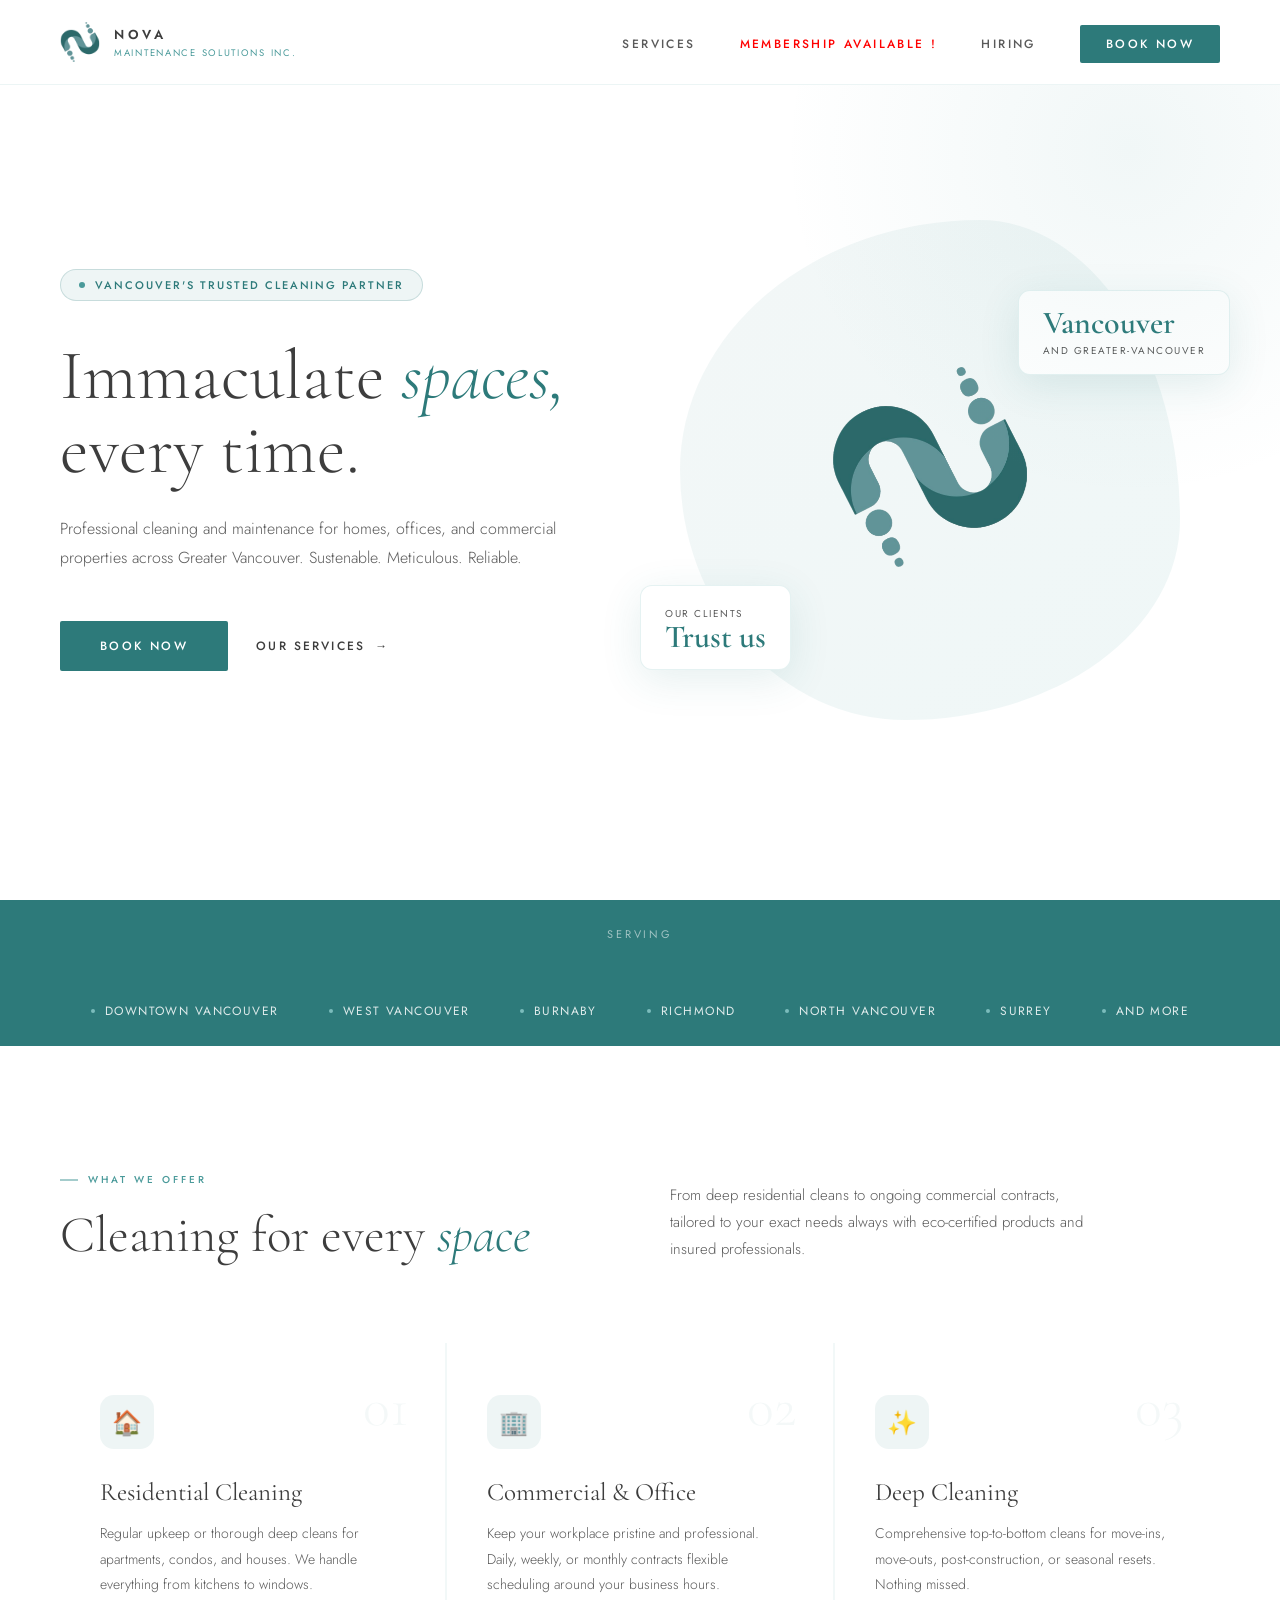
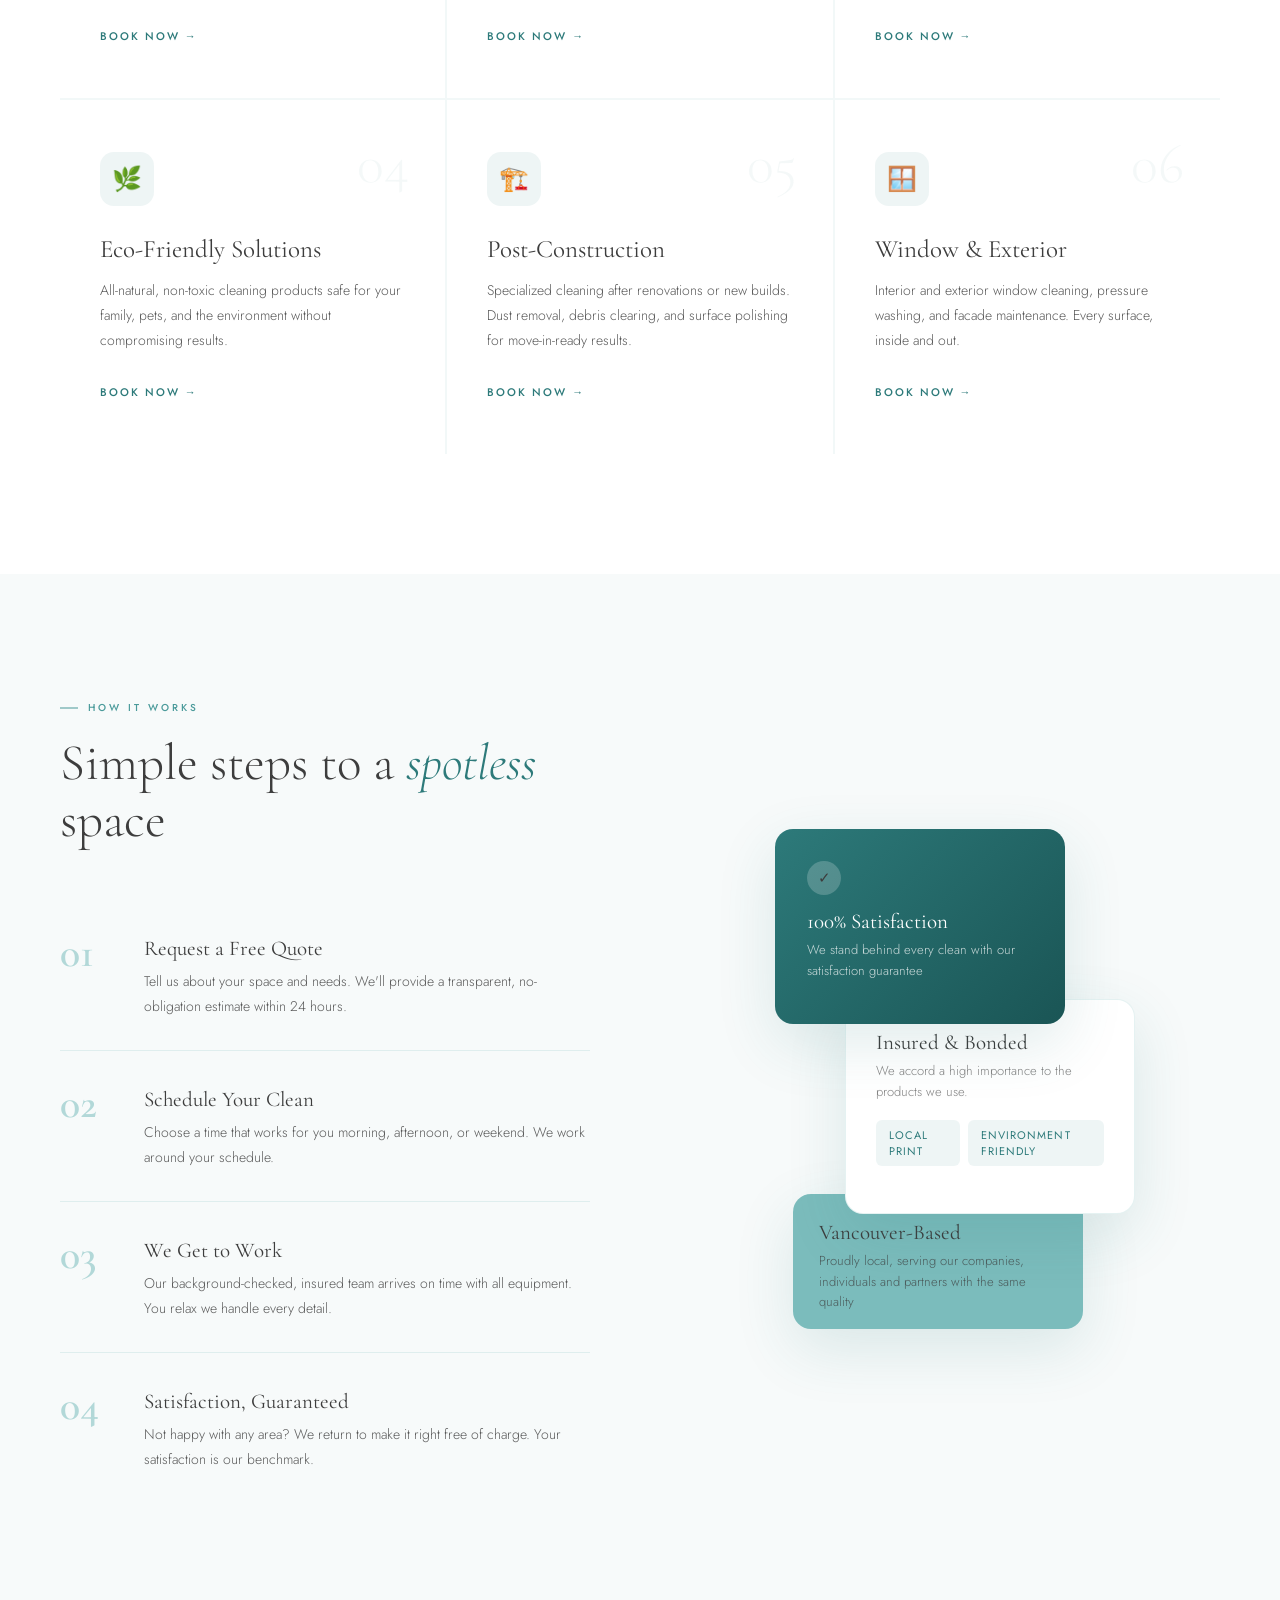
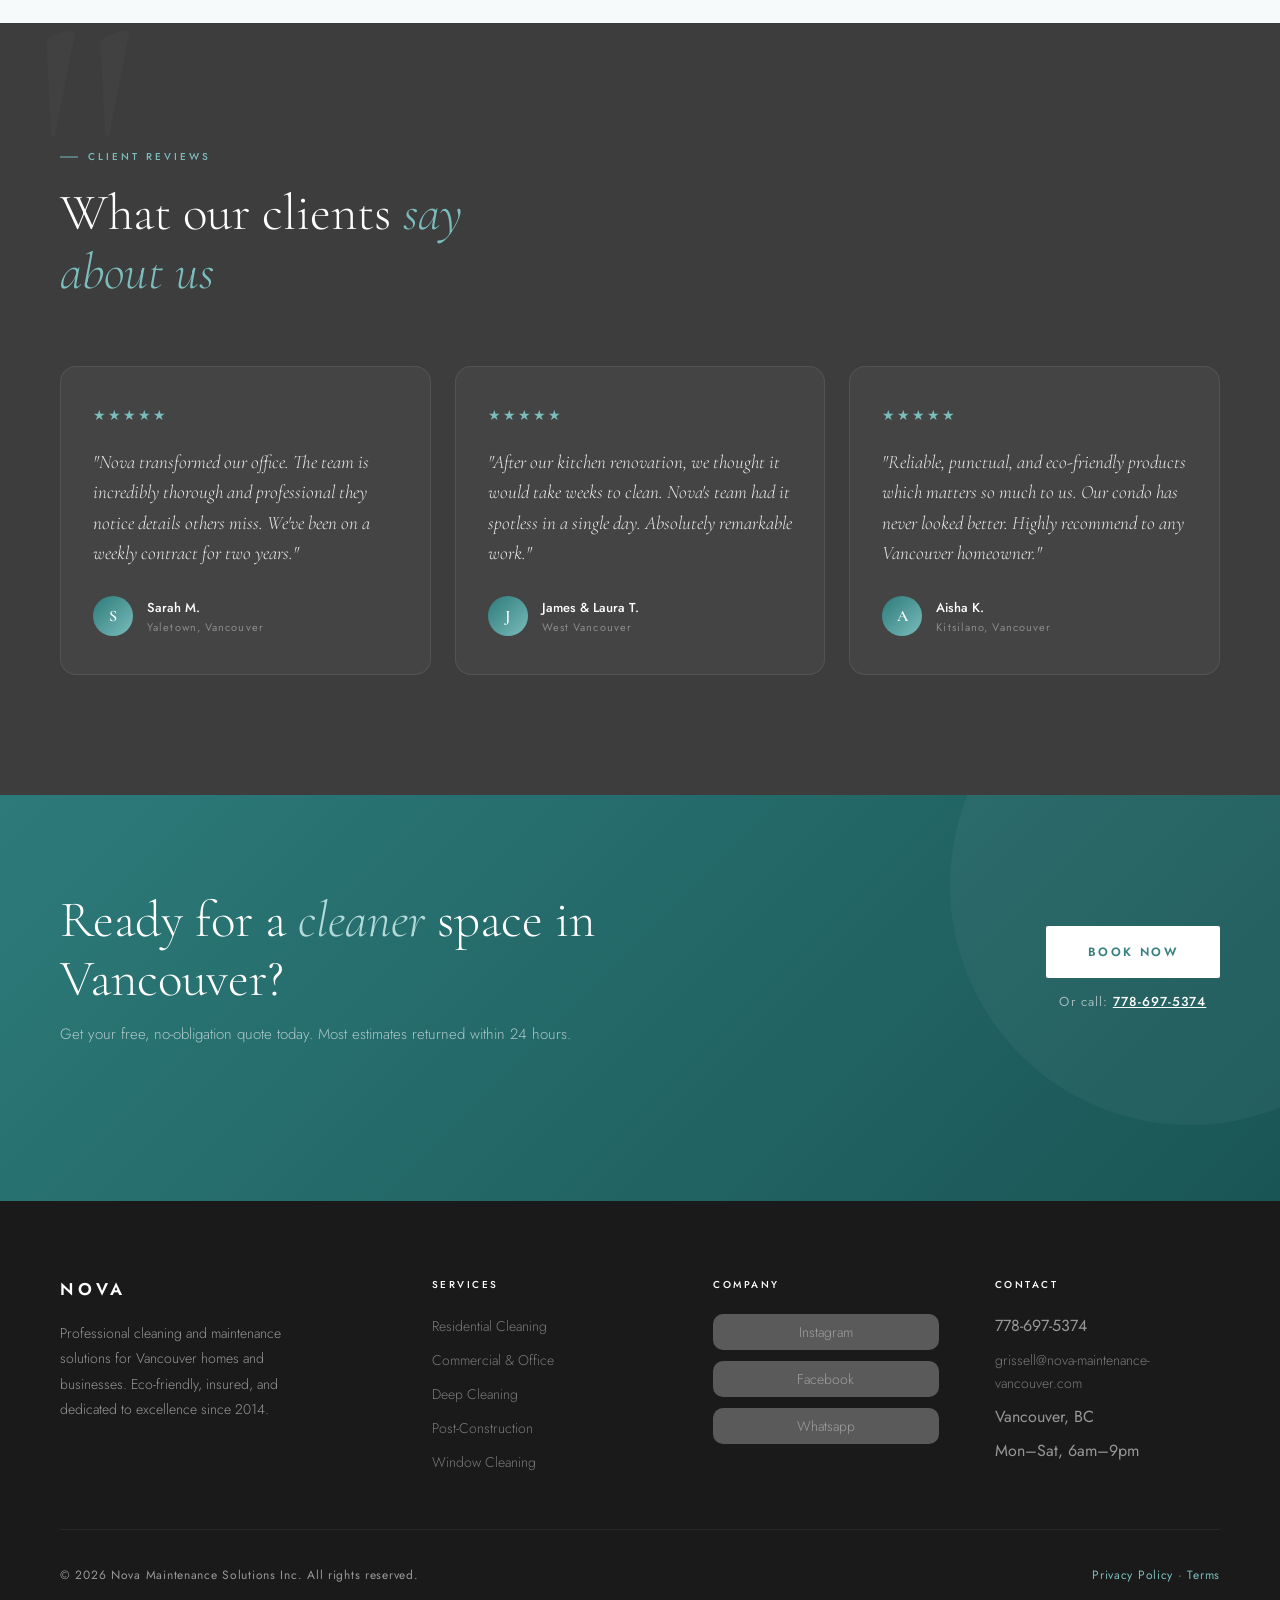
==== commit 63c15d9f: "hiring section added + menu fixed" ====
--- a/index.html
+++ b/index.html
@@ -5,24 +5,25 @@
   <meta charset="UTF-8">
   <meta name="viewport" content="width=device-width, initial-scale=1.0">
   <meta name="description"
-  content="Professional cleaning and maintenance for homes, offices, and commercial properties across Greater Vancouver. Sustenable. Meticulous. Reliable.">
+    content="Professional cleaning and maintenance for homes, offices, and commercial properties across Greater Vancouver. Sustenable. Meticulous. Reliable.">
   <title>Nova Maintenance Solutions Inc. | Vancouver</title>
-  
-  <link rel="stylesheet" href="style.css">
+
+  <link rel="stylesheet" href="./assets/style.css">
   <!-- Standard favicons -->
-  <link rel="icon" type="image/png" sizes="16x16" href="favicon/favicon-16x16.png">
-  <link rel="icon" type="image/png" sizes="32x32" href="favicon/favicon-32x32.png">
-  <link rel="shortcut icon" type="image/x-icon" href="favicon/favicon.ico"> <!-- fallback -->
+  <link rel="icon" type="image/png" sizes="16x16" href="./assets/favicon/favicon-16x16.png">
+  <link rel="icon" type="image/png" sizes="32x32" href="./assets/favicon/favicon-32x32.png">
+  <link rel="shortcut icon" type="image/x-icon" href="./assets/favicon/favicon.ico"> <!-- fallback -->
 
   <!-- Apple devices -->
-  <link rel="apple-touch-icon" sizes="180x180" href="favicon/apple-touch-icon.png">
-  <link rel="apple-touch-icon" sizes="152x152" href="favicon/apple-touch-icon-152x152.png">
-  <link rel="apple-touch-icon" sizes="120x120" href="favicon/apple-touch-icon-120x120.png">
-  <link rel="apple-touch-icon" sizes="76x76" href="favicon/apple-touch-icon-76x76.png">
+  <link rel="apple-touch-icon" sizes="180x180" href="./assets/favicon/apple-touch-icon.png">
+  <link rel="apple-touch-icon" sizes="152x152" href="./assets/favicon/apple-touch-icon-152x152.png">
+  <link rel="apple-touch-icon" sizes="120x120" href="./assets/favicon/apple-touch-icon-120x120.png">
+  <link rel="apple-touch-icon" sizes="76x76" href="./assets/favicon/apple-touch-icon-76x76.png">
 
   <!-- Android / PWA -->
-  <link rel="manifest" href="favicon/site.webmanifest">
+  <link rel="manifest" href="./assets/favicon/site.webmanifest">
   <meta name="theme-color" content="#ffffff"> <!-- sets mobile browser toolbar color -->
+
 
   <!-- Windows / Microsoft Tiles -->
   <meta name="msapplication-TileColor" content="#2b5797">
@@ -30,6 +31,26 @@
   <link
     href="https://fonts.googleapis.com/css2?family=Cormorant+Garamond:wght@300;400;600&family=Jost:wght@200;300;400;500;600&display=swap"
     rel="stylesheet">
+
+  <!-- Google Tag Manager -->
+  <script>(function (w, d, s, l, i) {
+      w[l] = w[l] || []; w[l].push({
+        'gtm.start':
+          new Date().getTime(), event: 'gtm.js'
+      }); var f = d.getElementsByTagName(s)[0],
+        j = d.createElement(s), dl = l != 'dataLayer' ? '&l=' + l : ''; j.async = true; j.src =
+          'https://www.googletagmanager.com/gtm.js?id=' + i + dl; f.parentNode.insertBefore(j, f);
+    })(window, document, 'script', 'dataLayer', 'GTM-MHZZBN6B');</script>
+  <!-- End Google Tag Manager -->
+  <!-- Google tag (gtag.js) -->
+  <script async src="https://www.googletagmanager.com/gtag/js?id=G-G107GQPG18"></script>
+  <script>
+    window.dataLayer = window.dataLayer || [];
+    function gtag() { dataLayer.push(arguments); }
+    gtag('js', new Date());
+
+    gtag('config', 'G-G107GQPG18');
+  </script>
 </head>
 
 <body>
@@ -45,11 +66,11 @@
     <ul class="nav-links">
       <li><a href="#services">Services</a></li>
       <li><a href="https://forms.gle/LwBgo2q9eRAqD328A" class="membership">Membership available !</a></li>
-      <!-- <li><a href="#pay">PAY AN INVOICE</a></li> -->
+      <li><a href="https://tally.so/r/xXNeq5">Hiring</a></li>
       <li><a href="#contact" class="nav-cta">Book now</a></li>
     </ul>
 
-    <button class="burger menu" id="burgerBtn" aria-label="Toggle menu" aria-expanded="false">
+    <button class="burger menu" id="burgerBtn" type="button" aria-label="Toggle menu" aria-expanded="false">
       <span class="bar"></span>
       <span class="bar"></span>
       <span class="bar"></span>
@@ -312,7 +333,7 @@
           <li><a
               href="https://www.instagram.com/nova_maintenance_?igsh=MWc1Nm84YzI4OXcweg%3D%3D&utm_source=qr">Instagram</a>
           </li>
-          <li><a href="https://www.facebook.com/share/1AnatzQEnr/?mibextid=wwXIfr">Facebook</a></li>
+          <li><a href="https://www.facebook.com/people/Nova-Maintenance-Solutions-Inc/61586247852548/">Facebook</a></li>
           <li><a
               href="https://wa.me/17786975374?text=Hello%2C%20I%20am%20contacting%20you%20from%20your%20website%20and%20I%20am%20interested%20in%20your%20services.">Whatsapp</a>
           </li>
@@ -333,8 +354,12 @@
       <span><a href="#">Privacy Policy</a> · <a href="#">Terms</a></span>
     </div>
   </footer>
-  <script src="./index.js" defer>
+  <script src="./assets/index.js" defer>
   </script>
+  <!-- Google Tag Manager (noscript) -->
+  <noscript><iframe src="https://www.googletagmanager.com/ns.html?id=GTM-MHZZBN6B" height="0" width="0"
+      style="display:none;visibility:hidden"></iframe></noscript>
+  <!-- End Google Tag Manager (noscript) -->
 </body>
 
 </html>
--- a/assets/style.css
+++ b/assets/style.css
@@ -0,0 +1,1242 @@
+:root {
+    --teal-dark: #2d7a7a;
+    --teal-mid: #4a9a9a;
+    --teal-light: #7bbcbc;
+    --teal-pale: #b2d8d8;
+    --charcoal: #3d3d3d;
+    --charcoal-light: #5a5a5a;
+    --white: #ffffff;
+    --off-white: #f7fafa;
+}
+
+* {
+    margin: 0;
+    padding: 0;
+    box-sizing: border-box;
+}
+
+html {
+    scroll-behavior: smooth;
+}
+
+body {
+    font-family: 'Jost', sans-serif;
+    color: var(--charcoal);
+    background: var(--white);
+    overflow-x: hidden;
+}
+
+.hero-blob,
+.hero-logo-large,
+.hero-stat,
+.hero::before,
+.hero::after,
+.cta-banner::after {
+    pointer-events: none;
+}
+
+nav {
+    position: fixed;
+    top: 0;
+    left: 0;
+    right: 0;
+    z-index: 100;
+    display: flex;
+    align-items: center;
+    justify-content: space-between;
+    padding: 22px 60px;
+    background: rgba(255, 255, 255, 0.92);
+    backdrop-filter: blur(12px);
+    border-bottom: 1px solid rgba(125, 188, 188, 0.15);
+    transition: box-shadow 0.3s;
+}
+
+nav.scrolled {
+    box-shadow: 0 4px 30px rgba(45, 122, 122, 0.1);
+}
+
+.nav-logo {
+    display: flex;
+    align-items: center;
+    gap: 14px;
+    text-decoration: none;
+}
+
+.nav-logo svg {
+    width: 44px;
+    height: 44px;
+}
+
+.nav-logo-text span:first-child {
+    display: block;
+    font-weight: 600;
+    letter-spacing: 0.28em;
+    font-size: 13px;
+    color: var(--charcoal);
+}
+
+.nav-logo-text span:last-child {
+    display: block;
+    font-size: 9.5px;
+    letter-spacing: 0.18em;
+    color: var(--teal-mid);
+    font-weight: 400;
+    text-transform: uppercase;
+    margin-top: 2px;
+}
+
+.nav-links {
+    display: flex;
+    align-items: center;
+    gap: 44px;
+    list-style: none;
+}
+
+.nav-links a {
+    text-decoration: none;
+    font-size: 12px;
+    letter-spacing: 0.2em;
+    font-weight: 500;
+    color: var(--charcoal-light);
+    text-transform: uppercase;
+    transition: color 0.3s;
+}
+
+.nav-links a:hover {
+    color: var(--teal-dark);
+}
+
+.membership {
+    color: red !important;
+    font-weight: 500;
+    position: relative;
+}
+
+.nav-cta {
+    background: var(--teal-dark) !important;
+    color: var(--white) !important;
+    padding: 10px 26px;
+    border-radius: 2px;
+}
+
+.nav-cta:hover {
+    background: var(--teal-mid) !important;
+    color: var(--white) !important;
+}
+
+.hero {
+    min-height: 100vh;
+    display: grid;
+    grid-template-columns: 1fr 1fr;
+    align-items: center;
+    padding: 120px 60px 80px;
+    position: relative;
+    overflow: hidden;
+    /* background: var(--off-white);
+    background-image: url('./assets/background-cover-website.jpg');
+    background-size: 100% 100%;
+    background-repeat: no-repeat; */
+}
+
+.hero::before {
+    content: '';
+    position: absolute;
+    top: 0;
+    left: 0;
+    width: 700px;
+    height: 100%;
+    background: linear-gradient(90deg, rgb(255, 255, 255), transparent);
+    pointer-events: none;
+}
+
+.hero::after {
+    content: '';
+    position: absolute;
+    top: -200px;
+    right: -200px;
+    width: 700px;
+    height: 700px;
+    border-radius: 50%;
+    background: radial-gradient(circle, rgba(75, 154, 154, 0.08) 0%, transparent 70%);
+}
+
+.hero-content {
+    position: relative;
+    z-index: 2;
+    max-width: 560px;
+}
+
+.hero-badge {
+    display: inline-flex;
+    align-items: center;
+    gap: 10px;
+    background: rgba(45, 122, 122, 0.08);
+    border: 1px solid rgba(45, 122, 122, 0.2);
+    padding: 7px 18px;
+    border-radius: 50px;
+    margin-bottom: 38px;
+    animation: fadeUp 0.8s ease both;
+}
+
+.dot {
+    width: 6px;
+    height: 6px;
+    border-radius: 50%;
+    background: var(--teal-mid);
+    animation: pulse 2s infinite;
+}
+
+@keyframes pulse {
+
+    0%,
+    100% {
+        opacity: 1;
+        transform: scale(1)
+    }
+
+    50% {
+        opacity: 0.5;
+        transform: scale(1.4)
+    }
+}
+
+.hero-badge span {
+    font-size: 11px;
+    letter-spacing: 0.18em;
+    color: var(--teal-dark);
+    font-weight: 500;
+    text-transform: uppercase;
+}
+
+.hero h1 {
+    font-family: 'Cormorant Garamond', serif;
+    font-size: clamp(52px, 5.5vw, 78px);
+    font-weight: 300;
+    line-height: 1.05;
+    color: var(--charcoal);
+    margin-bottom: 28px;
+    animation: fadeUp 0.8s 0.1s ease both;
+}
+
+.hero h1 em {
+    font-style: italic;
+    color: var(--teal-dark);
+}
+
+.hero>.hero-content>p {
+    font-size: 16px;
+    line-height: 1.8;
+    color: var(--charcoal-light);
+    font-weight: 300;
+    margin-bottom: 48px;
+    animation: fadeUp 0.8s 0.2s ease both;
+}
+
+.hero-actions {
+    display: flex;
+    align-items: center;
+    gap: 28px;
+    animation: fadeUp 0.8s 0.3s ease both;
+}
+
+.btn-primary {
+    background: var(--teal-dark);
+    color: var(--white);
+    padding: 16px 40px;
+    text-decoration: none;
+    font-size: 12px;
+    letter-spacing: 0.2em;
+    font-weight: 500;
+    text-transform: uppercase;
+    border-radius: 2px;
+    transition: background 0.3s, transform 0.2s;
+    display: inline-block;
+}
+
+.btn-primary:hover {
+    background: var(--teal-mid);
+    transform: translateY(-2px);
+}
+
+.btn-ghost {
+    color: var(--charcoal);
+    text-decoration: none;
+    font-size: 12px;
+    letter-spacing: 0.18em;
+    font-weight: 500;
+    text-transform: uppercase;
+    display: flex;
+    align-items: center;
+    gap: 10px;
+    transition: color 0.3s, gap 0.3s;
+}
+
+.btn-ghost:hover {
+    color: var(--teal-dark);
+    gap: 16px;
+}
+
+.hero-visual {
+    display: flex;
+    justify-content: center;
+    align-items: center;
+    position: relative;
+    animation: fadeIn 1.2s 0.4s ease both;
+}
+
+/* Note: Position it under the cover section, also make a little animated bubble for the small logo on the navigation bar, then reposition the VANCOUVER and TRUST US labels after moving the big logo  */
+.hero-blob {
+    width: 500px;
+    height: 500px;
+    border-radius: 60% 40% 55% 45% / 50% 60% 40% 50%;
+    background: linear-gradient(135deg, rgba(45, 122, 122, 0.06), rgba(123, 188, 188, 0.12));
+    display: flex;
+    align-items: center;
+    justify-content: center;
+    position: relative;
+    animation: morph 8s ease-in-out infinite;
+}
+
+@keyframes morph {
+
+    0%,
+    100% {
+        border-radius: 60% 40% 55% 45% / 50% 60% 40% 50%
+    }
+
+    50% {
+        border-radius: 40% 60% 45% 55% / 60% 40% 50% 60%
+    }
+}
+
+.hero-logo-large svg {
+    width: 260px;
+    height: 260px;
+    filter: drop-shadow(0 30px 60px rgba(45, 122, 122, 0.18));
+    animation: float 5s ease-in-out infinite;
+}
+
+@keyframes float {
+
+    0%,
+    100% {
+        transform: translateY(0)
+    }
+
+    50% {
+        transform: translateY(-16px)
+    }
+}
+
+.hero-stat {
+    position: absolute;
+    background: white;
+    border-radius: 12px;
+    padding: 16px 24px;
+    box-shadow: 0 10px 40px rgba(45, 122, 122, 0.12);
+    border: 1px solid rgba(125, 188, 188, 0.2);
+}
+
+.hero-stat.s1 {
+    bottom: 50px;
+    left: 0;
+    animation: float 5s 1s ease-in-out infinite;
+}
+
+.hero-stat.s2 {
+    top: 70px;
+    right: -10px;
+    animation: float 5s 2s ease-in-out infinite;
+}
+
+.stat-num {
+    font-family: 'Cormorant Garamond', serif;
+    font-size: 32px;
+    font-weight: 600;
+    color: var(--teal-dark);
+    line-height: 1;
+}
+
+.stat-label {
+    font-size: 10px;
+    letter-spacing: 0.15em;
+    color: var(--charcoal-light);
+    text-transform: uppercase;
+    margin-top: 4px;
+}
+
+.trusted {
+    background: var(--teal-dark);
+    padding: 26px 60px;
+    display: flex;
+    align-items: center;
+    justify-content: center;
+    gap: 60px;
+    flex-wrap: wrap;
+}
+
+.social-networks a {
+    transition: 1s;
+    display: flex;
+    justify-content: center;
+    align-items: center;
+    background-color: var(--charcoal-light);
+    border-radius: 10px;
+    padding: 8px 12px;
+}
+
+.social-networks * {
+    transition: 1s;
+}
+
+.social-networks a:hover {
+    background-color: #eee3;
+    outline: solid 1px rgb(255, 255, 255);
+    transform: scale(1.05);
+}
+
+.trusted-label {
+    color: rgba(255, 255, 255, 0.55);
+    font-size: 11px;
+    letter-spacing: 0.25em;
+    text-transform: uppercase;
+}
+
+.trusted-items {
+    display: flex;
+    gap: 50px;
+    align-items: center;
+    flex-wrap: wrap;
+}
+
+.trusted-item {
+    color: rgba(255, 255, 255, 0.85);
+    font-size: 12px;
+    letter-spacing: 0.12em;
+    text-transform: uppercase;
+    display: flex;
+    align-items: center;
+    gap: 10px;
+}
+
+.trusted-item::before {
+    content: '';
+    width: 4px;
+    height: 4px;
+    border-radius: 50%;
+    background: var(--teal-light);
+    flex-shrink: 0;
+}
+
+.services {
+    padding: 120px 60px;
+    background: var(--white);
+}
+
+.section-header {
+    display: grid;
+    grid-template-columns: 1fr 1fr;
+    align-items: end;
+    gap: 60px;
+    margin-bottom: 80px;
+}
+
+.section-tag {
+    display: inline-block;
+    font-size: 10px;
+    letter-spacing: 0.3em;
+    color: var(--teal-mid);
+    text-transform: uppercase;
+    font-weight: 500;
+    margin-bottom: 20px;
+    position: relative;
+    padding-left: 28px;
+}
+
+.section-tag::before {
+    content: '';
+    position: absolute;
+    left: 0;
+    top: 50%;
+    transform: translateY(-50%);
+    width: 18px;
+    height: 1px;
+    background: var(--teal-mid);
+}
+
+.section-header h2 {
+    font-family: 'Cormorant Garamond', serif;
+    font-size: clamp(40px, 4vw, 58px);
+    font-weight: 300;
+    line-height: 1.1;
+    color: var(--charcoal);
+}
+
+.section-header h2 em {
+    color: var(--teal-dark);
+    font-style: italic;
+}
+
+.section-desc {
+    color: var(--charcoal-light);
+    font-size: 15px;
+    line-height: 1.8;
+    font-weight: 300;
+    max-width: 420px;
+}
+
+.services-grid {
+    display: grid;
+    grid-template-columns: repeat(3, 1fr);
+    gap: 2px;
+    background: rgba(125, 188, 188, 0.1);
+}
+
+.service-card {
+    background: var(--white);
+    padding: 52px 40px;
+    position: relative;
+    overflow: hidden;
+    transition: transform 0.4s, box-shadow 0.4s;
+}
+
+.service-card::after {
+    content: '';
+    position: absolute;
+    bottom: 0;
+    left: 0;
+    right: 0;
+    height: 3px;
+    background: linear-gradient(90deg, var(--teal-dark), var(--teal-light));
+    transform: scaleX(0);
+    transform-origin: left;
+    transition: transform 0.4s;
+}
+
+.service-card:hover {
+    transform: translateY(-6px);
+    box-shadow: 0 20px 60px rgba(45, 122, 122, 0.1);
+}
+
+.service-card:hover::after {
+    transform: scaleX(1);
+}
+
+.svc-icon {
+    width: 54px;
+    height: 54px;
+    border-radius: 14px;
+    background: rgba(45, 122, 122, 0.08);
+    display: flex;
+    align-items: center;
+    justify-content: center;
+    margin-bottom: 28px;
+    font-size: 24px;
+    transition: background 0.3s;
+}
+
+.service-card:hover .svc-icon {
+    background: rgba(45, 122, 122, 0.16);
+}
+
+.service-card h3 {
+    font-family: 'Cormorant Garamond', serif;
+    font-size: 25px;
+    font-weight: 400;
+    color: var(--charcoal);
+    margin-bottom: 14px;
+}
+
+.service-card p {
+    font-size: 14px;
+    line-height: 1.8;
+    color: var(--charcoal-light);
+    font-weight: 300;
+    margin-bottom: 26px;
+}
+
+.svc-link {
+    font-size: 11px;
+    letter-spacing: 0.18em;
+    color: var(--teal-dark);
+    text-transform: uppercase;
+    text-decoration: none;
+    font-weight: 500;
+    display: inline-flex;
+    align-items: center;
+    gap: 8px;
+    transition: gap 0.3s;
+}
+
+.svc-link:hover {
+    gap: 14px;
+}
+
+.svc-num {
+    position: absolute;
+    top: 36px;
+    right: 36px;
+    font-family: 'Cormorant Garamond', serif;
+    font-size: 56px;
+    font-weight: 300;
+    color: rgba(45, 122, 122, 0.05);
+    line-height: 1;
+    user-select: none;
+}
+
+.process {
+    padding: 120px 60px;
+    background: var(--off-white);
+    position: relative;
+    overflow: hidden;
+}
+
+.process-grid {
+    display: grid;
+    grid-template-columns: 1fr 1fr;
+    gap: 100px;
+    align-items: center;
+}
+
+.process-h2 {
+    font-family: 'Cormorant Garamond', serif;
+    font-size: clamp(38px, 4vw, 54px);
+    font-weight: 300;
+    line-height: 1.1;
+    color: var(--charcoal);
+    margin-bottom: 52px;
+}
+
+.process-h2 em {
+    color: var(--teal-dark);
+    font-style: italic;
+}
+
+.step {
+    display: grid;
+    grid-template-columns: 56px 1fr;
+    gap: 28px;
+    padding: 32px 0;
+    border-bottom: 1px solid rgba(125, 188, 188, 0.2);
+    align-items: start;
+    transition: padding-left 0.3s;
+}
+
+.step:last-child {
+    border-bottom: none;
+}
+
+.step:hover {
+    padding-left: 10px;
+}
+
+.step-num {
+    font-family: 'Cormorant Garamond', serif;
+    font-size: 42px;
+    font-weight: 600;
+    color: var(--teal-pale);
+    line-height: 1;
+    transition: color 0.3s;
+}
+
+.step:hover .step-num {
+    color: var(--teal-mid);
+}
+
+.step h4 {
+    font-family: 'Cormorant Garamond', serif;
+    font-size: 21px;
+    font-weight: 400;
+    color: var(--charcoal);
+    margin-bottom: 8px;
+    padding-top: 4px;
+}
+
+.step p {
+    font-size: 14px;
+    line-height: 1.75;
+    color: var(--charcoal-light);
+    font-weight: 300;
+}
+
+.process-cards {
+    position: relative;
+    width: 360px;
+    height: 440px;
+}
+
+.pcard {
+    position: absolute;
+    width: 290px;
+    border-radius: 18px;
+    overflow: hidden;
+    box-shadow: 0 20px 60px rgba(45, 122, 122, 0.14);
+}
+
+.pcard:nth-child(1) {
+    top: -50px;
+    left: 0;
+    background: linear-gradient(135deg, var(--teal-dark), #1a5555);
+    height: 195px;
+    padding: 32px;
+    z-index: 3;
+}
+
+.pcard:nth-child(2) {
+    top: 120px;
+    right: 0;
+    background: white;
+    height: 215px;
+    padding: 30px;
+    z-index: 2;
+    border: 1px solid rgba(125, 188, 188, 0.2);
+}
+
+.pcard:nth-child(3) {
+    bottom: -10px;
+    left: 18px;
+    background: var(--teal-light);
+    height: 135px;
+    padding: 26px;
+    z-index: 1;
+}
+
+.pcard h5 {
+    font-family: 'Cormorant Garamond', serif;
+    font-size: 21px;
+    font-weight: 400;
+    margin-bottom: 6px;
+}
+
+.pcard p {
+    font-size: 13px;
+    opacity: 0.75;
+    line-height: 1.6;
+    font-weight: 300;
+}
+
+.pcard:nth-child(1) h5,
+.pcard:nth-child(1) p {
+    color: white;
+}
+
+.pcard-check {
+    width: 34px;
+    height: 34px;
+    border-radius: 50%;
+    background: rgba(255, 255, 255, 0.2);
+    display: flex;
+    align-items: center;
+    justify-content: center;
+    font-size: 15px;
+    margin-bottom: 14px;
+}
+
+.badge-row {
+    margin-top: 18px;
+    display: flex;
+    gap: 8px;
+}
+
+.badge {
+    background: rgba(45, 122, 122, 0.08);
+    border-radius: 6px;
+    padding: 7px 13px;
+    font-size: 11px;
+    color: var(--teal-dark);
+    letter-spacing: 0.1em;
+}
+
+.testimonials {
+    padding: 120px 60px;
+    background: var(--charcoal);
+    position: relative;
+    overflow: hidden;
+}
+
+.testimonials::before {
+    content: '"';
+    position: absolute;
+    top: -60px;
+    left: 30px;
+    font-family: 'Cormorant Garamond', serif;
+    font-size: 380px;
+    color: rgba(255, 255, 255, 0.02);
+    line-height: 1;
+    pointer-events: none;
+}
+
+.testi-tag {
+    color: var(--teal-light) !important;
+}
+
+.testi-tag::before {
+    background: var(--teal-light) !important;
+}
+
+.testi-h2 {
+    font-family: 'Cormorant Garamond', serif;
+    font-size: clamp(36px, 4vw, 54px);
+    font-weight: 300;
+    color: white;
+    margin-bottom: 64px;
+    max-width: 460px;
+    line-height: 1.15;
+}
+
+.testi-h2 em {
+    color: var(--teal-light);
+    font-style: italic;
+}
+
+.testi-grid {
+    display: grid;
+    grid-template-columns: repeat(3, 1fr);
+    gap: 24px;
+}
+
+.tcard {
+    background: rgba(255, 255, 255, 0.04);
+    border: 1px solid rgba(255, 255, 255, 0.08);
+    border-radius: 16px;
+    padding: 38px 32px;
+    transition: background 0.3s, transform 0.3s;
+}
+
+.tcard:hover {
+    background: rgba(255, 255, 255, 0.07);
+    transform: translateY(-4px);
+}
+
+.stars {
+    color: var(--teal-light);
+    font-size: 14px;
+    letter-spacing: 2px;
+    margin-bottom: 22px;
+}
+
+.tcard blockquote {
+    font-family: 'Cormorant Garamond', serif;
+    font-size: 19px;
+    font-weight: 300;
+    color: rgba(255, 255, 255, 0.88);
+    line-height: 1.6;
+    margin-bottom: 28px;
+    font-style: italic;
+}
+
+.tauthor {
+    display: flex;
+    align-items: center;
+    gap: 14px;
+}
+
+.tavatar {
+    width: 40px;
+    height: 40px;
+    border-radius: 50%;
+    background: linear-gradient(135deg, var(--teal-dark), var(--teal-light));
+    display: flex;
+    align-items: center;
+    justify-content: center;
+    font-size: 16px;
+    font-weight: 600;
+    color: white;
+    font-family: 'Cormorant Garamond', serif;
+}
+
+.tname {
+    font-size: 13px;
+    font-weight: 500;
+    color: white;
+}
+
+.tloc {
+    font-size: 11px;
+    color: rgba(255, 255, 255, 0.38);
+    margin-top: 2px;
+    letter-spacing: 0.1em;
+}
+
+.cta-banner {
+    padding: 96px 60px;
+    background: linear-gradient(135deg, var(--teal-dark), #1a5555);
+    display: grid;
+    grid-template-columns: 1fr auto;
+    align-items: center;
+    gap: 60px;
+    position: relative;
+    overflow: hidden;
+}
+
+.cta-banner::after {
+    content: '';
+    position: absolute;
+    right: -150px;
+    top: -150px;
+    width: 480px;
+    height: 480px;
+    border-radius: 50%;
+    background: rgba(255, 255, 255, 0.04);
+}
+
+.cta-h2 {
+    font-family: 'Cormorant Garamond', serif;
+    font-size: clamp(36px, 4vw, 58px);
+    font-weight: 300;
+    color: white;
+    line-height: 1.15;
+    max-width: 580px;
+}
+
+.cta-h2 em {
+    font-style: italic;
+    color: var(--teal-pale);
+}
+
+.cta-sub {
+    color: rgba(255, 255, 255, 0.62);
+    font-size: 15px;
+    margin-top: 14px;
+    font-weight: 300;
+}
+
+.cta-right {
+    display: flex;
+    flex-direction: column;
+    gap: 14px;
+    align-items: center;
+}
+
+.btn-white {
+    background: white;
+    color: var(--teal-dark);
+    padding: 17px 42px;
+    text-decoration: none;
+    font-size: 12px;
+    letter-spacing: 0.2em;
+    font-weight: 600;
+    text-transform: uppercase;
+    border-radius: 2px;
+    transition: transform 0.2s, box-shadow 0.3s;
+    white-space: nowrap;
+}
+
+.btn-white:hover {
+    transform: translateY(-3px);
+    box-shadow: 0 12px 40px rgba(0, 0, 0, 0.2);
+}
+
+.cta-phone {
+    color: rgba(255, 255, 255, 0.55);
+    font-size: 13px;
+    letter-spacing: 0.08em;
+}
+
+.cta-phone * {
+    color: white;
+}
+
+.cta-phone strong {
+    color: white;
+    font-weight: 500;
+}
+
+footer {
+    background: #1a1a1a;
+    padding: 76px 60px 38px;
+    color: rgba(255, 255, 255, 0.55);
+}
+
+.footer-top {
+    display: grid;
+    grid-template-columns: 1.4fr 1fr 1fr 1fr;
+    gap: 56px;
+    padding-bottom: 56px;
+    border-bottom: 1px solid rgba(255, 255, 255, 0.06);
+    margin-bottom: 36px;
+}
+
+.fbrand-name {
+    font-weight: 600;
+    letter-spacing: 0.28em;
+    font-size: 17px;
+    color: white;
+}
+
+.fbrand p {
+    font-size: 14px;
+    line-height: 1.8;
+    font-weight: 300;
+    margin-top: 20px;
+    max-width: 270px;
+}
+
+.fcol h6 {
+    font-size: 10px;
+    letter-spacing: 0.25em;
+    text-transform: uppercase;
+    color: white;
+    margin-bottom: 22px;
+    font-weight: 500;
+}
+
+.fcol ul {
+    list-style: none;
+    display: flex;
+    flex-direction: column;
+    gap: 11px;
+}
+
+.fcol ul a {
+    color: rgba(255, 255, 255, 0.42);
+    text-decoration: none;
+    font-size: 14px;
+    font-weight: 300;
+    transition: color 0.3s;
+}
+
+.fcol ul a:hover {
+    color: var(--teal-light);
+}
+
+.footer-btm {
+    display: flex;
+    justify-content: space-between;
+    align-items: center;
+    font-size: 12px;
+    letter-spacing: 0.06em;
+}
+
+.footer-btm a {
+    color: var(--teal-light);
+    text-decoration: none;
+}
+
+@keyframes fadeUp {
+    from {
+        opacity: 0;
+        transform: translateY(30px)
+    }
+
+    to {
+        opacity: 1;
+        transform: translateY(0)
+    }
+}
+
+@keyframes fadeIn {
+    from {
+        opacity: 0
+    }
+
+    to {
+        opacity: 1
+    }
+}
+
+.reveal {
+    opacity: 0;
+    transform: translateY(40px);
+    transition: opacity 0.7s ease, transform 0.7s ease;
+}
+
+.reveal.visible {
+    opacity: 1;
+    transform: translateY(0);
+}
+
+.burger {
+    display: none;
+}
+
+@media(max-width:900px) {
+    nav {
+        padding: 16px 20px
+    }
+
+    /* ── Burger toggle ────────────────────────────────────── */
+    .burger {
+        width: 40px;
+        height: 40px;
+        display: flex;
+        flex-direction: column;
+        justify-content: center;
+        align-items: center;
+        gap: 6px;
+        background: none;
+        border: none;
+        cursor: pointer;
+        padding: 0;
+        position: fixed;
+        z-index: 99;
+        right: 20px;
+    }
+
+    .burger .bar {
+        display: block;
+        width: 22px;
+        height: 2px;
+        background: currentColor;
+        border-radius: 2px;
+        transform-origin: center;
+        transition:
+            transform 0.3s cubic-bezier(0.23, 1, 0.32, 1),
+            opacity 0.2s ease;
+    }
+
+    .nav-links {
+        pointer-events: none;
+    }
+
+    .nav-links.open {
+        pointer-events: auto;
+    }
+
+    .burger.open {
+        position: absolute;
+        top: 18px;
+        right: 20px;
+    }
+
+    /* open → ✕ */
+    .burger.open .bar:nth-child(1) {
+        transform: translateY(8px) rotate(45deg);
+    }
+
+    .burger.open .bar:nth-child(2) {
+        opacity: 0;
+        transform: scaleX(0);
+    }
+
+    .burger.open .bar:nth-child(3) {
+        transform: translateY(-8px) rotate(-45deg);
+    }
+
+    /* ── Add to your existing CSS ───────────────────────── */
+
+    /* 1. Desktop: your nav-links stay as-is (flex row) */
+    .burger {
+        display: none;
+    }
+
+    /* 2. Mobile breakpoint */
+    @media (max-width: 768px) {
+        .burger {
+            display: flex;
+        }
+
+        .nav-links {
+            /* override your flex row */
+            flex-direction: column;
+
+            /* fixed side drawer */
+            position: fixed;
+            top: 0;
+            right: 0;
+            width: 260px;
+            height: 100vh;
+            background: #fff;
+            /* match your nav bg */
+            border-left: 1px solid rgba(0, 0, 0, 0.08);
+            padding-top: 80px;
+            /* match your nav height */
+            padding-left: 24px;
+            padding-right: 24px;
+            z-index: 99;
+
+            /* hidden by default */
+            transform: translateX(100%);
+            visibility: hidden;
+            transition:
+                transform 0.3s cubic-bezier(0.23, 1, 0.32, 1),
+                visibility 0s linear 0.3s;
+        }
+
+        .nav-links.open {
+            transform: translateX(0);
+            visibility: visible;
+            transition:
+                transform 0.3s cubic-bezier(0.23, 1, 0.32, 1),
+                visibility 0s linear 0s;
+        }
+
+        .nav-links {
+            pointer-events: none;
+        }
+
+        .nav-links.open {
+            pointer-events: auto;
+        }
+    }
+
+    .menu-toggle {
+        display: block;
+        cursor: pointer;
+    }
+
+    .nav-links {
+        display: flex;
+        flex-direction: column;
+        gap: 16px;
+    }
+
+    .hero {
+        grid-template-columns: 1fr;
+        padding: 100px 24px 60px;
+        text-align: center
+    }
+
+    .hero-visual {
+        display: none
+    }
+
+    .hero-actions {
+        justify-content: center;
+        flex-wrap: wrap
+    }
+
+    .services,
+    .process,
+    .testimonials {
+        padding: 80px 24px
+    }
+
+    .section-header {
+        grid-template-columns: 1fr;
+        gap: 16px
+    }
+
+    .services-grid {
+        grid-template-columns: 1fr
+    }
+
+    .process-grid {
+        grid-template-columns: 1fr;
+        gap: 50px
+    }
+
+    .process-cards {
+        display: none
+    }
+
+    .testi-grid {
+        grid-template-columns: 1fr
+    }
+
+    .cta-banner {
+        grid-template-columns: 1fr;
+        padding: 64px 24px
+    }
+
+    .footer-top {
+        grid-template-columns: 1fr 1fr;
+        gap: 36px
+    }
+
+    .trusted {
+        gap: 16px;
+        padding: 20px 24px;
+        justify-content: flex-start
+    }
+}
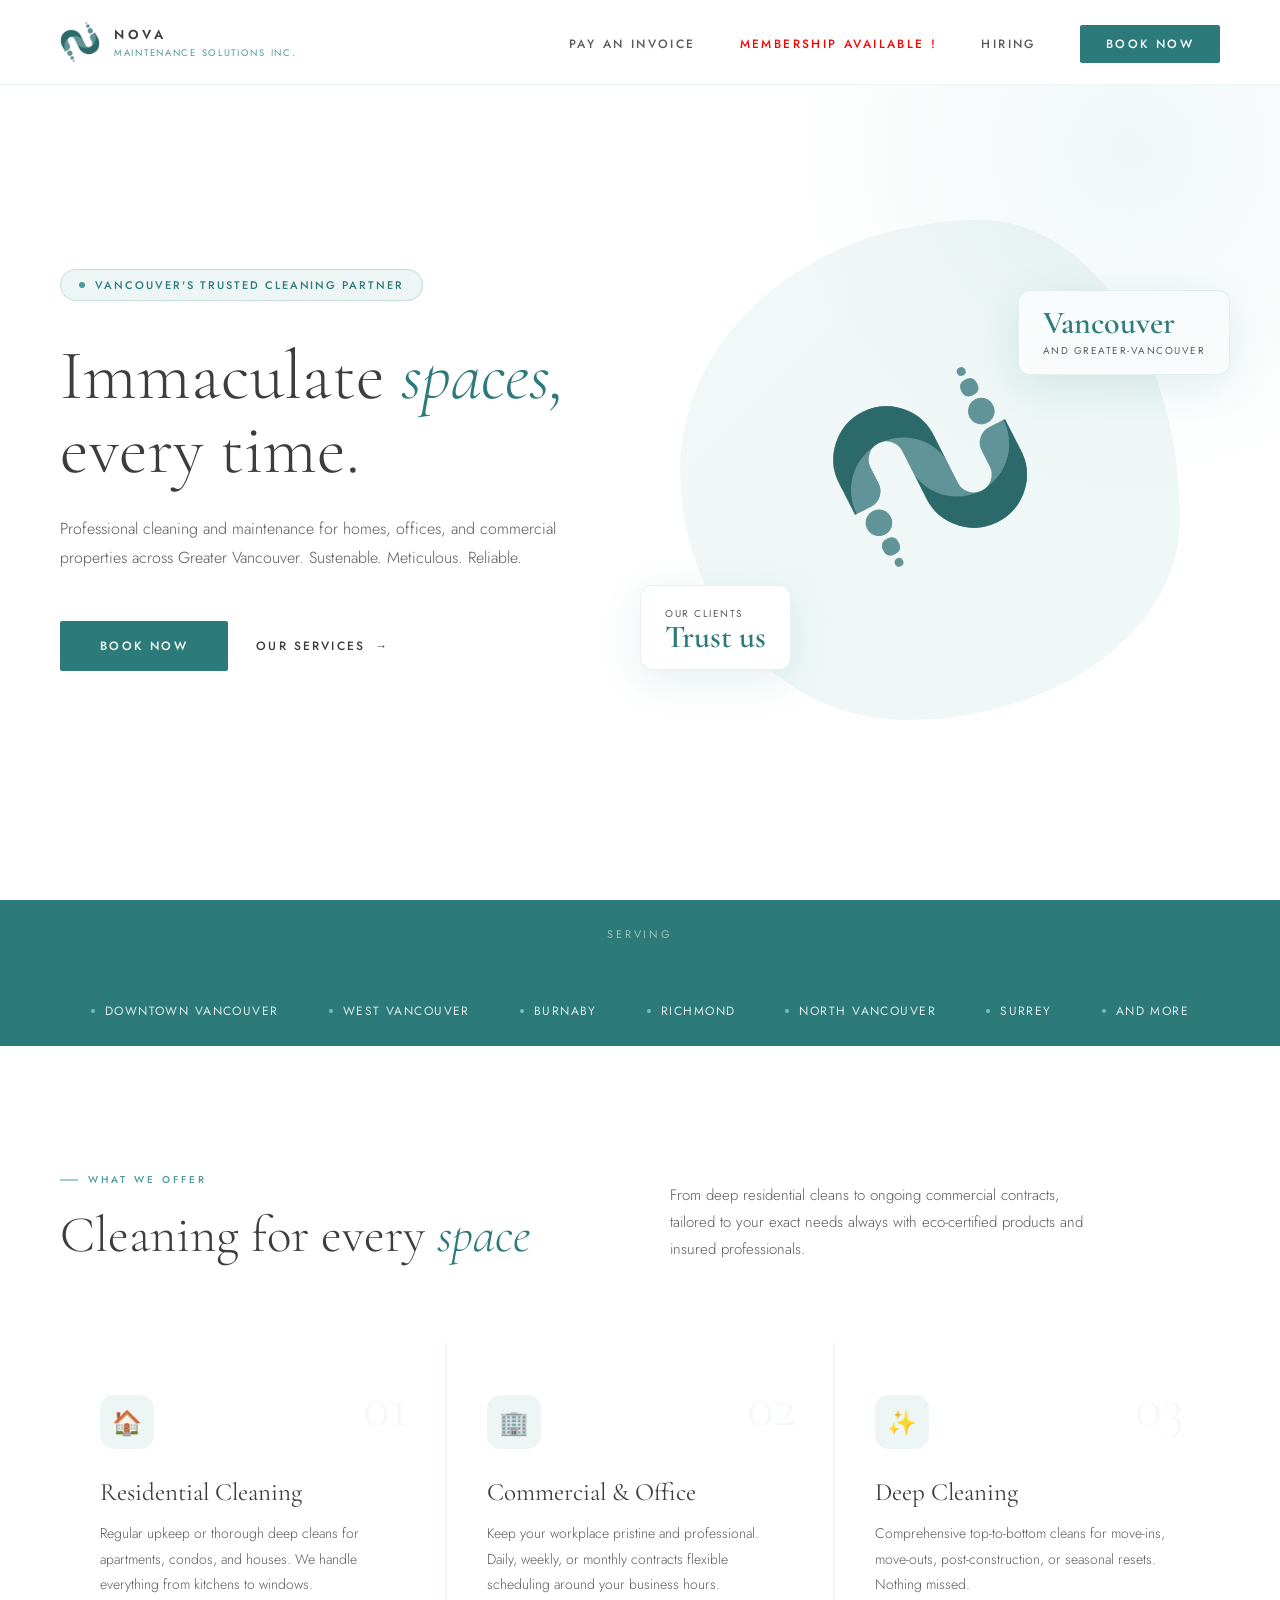
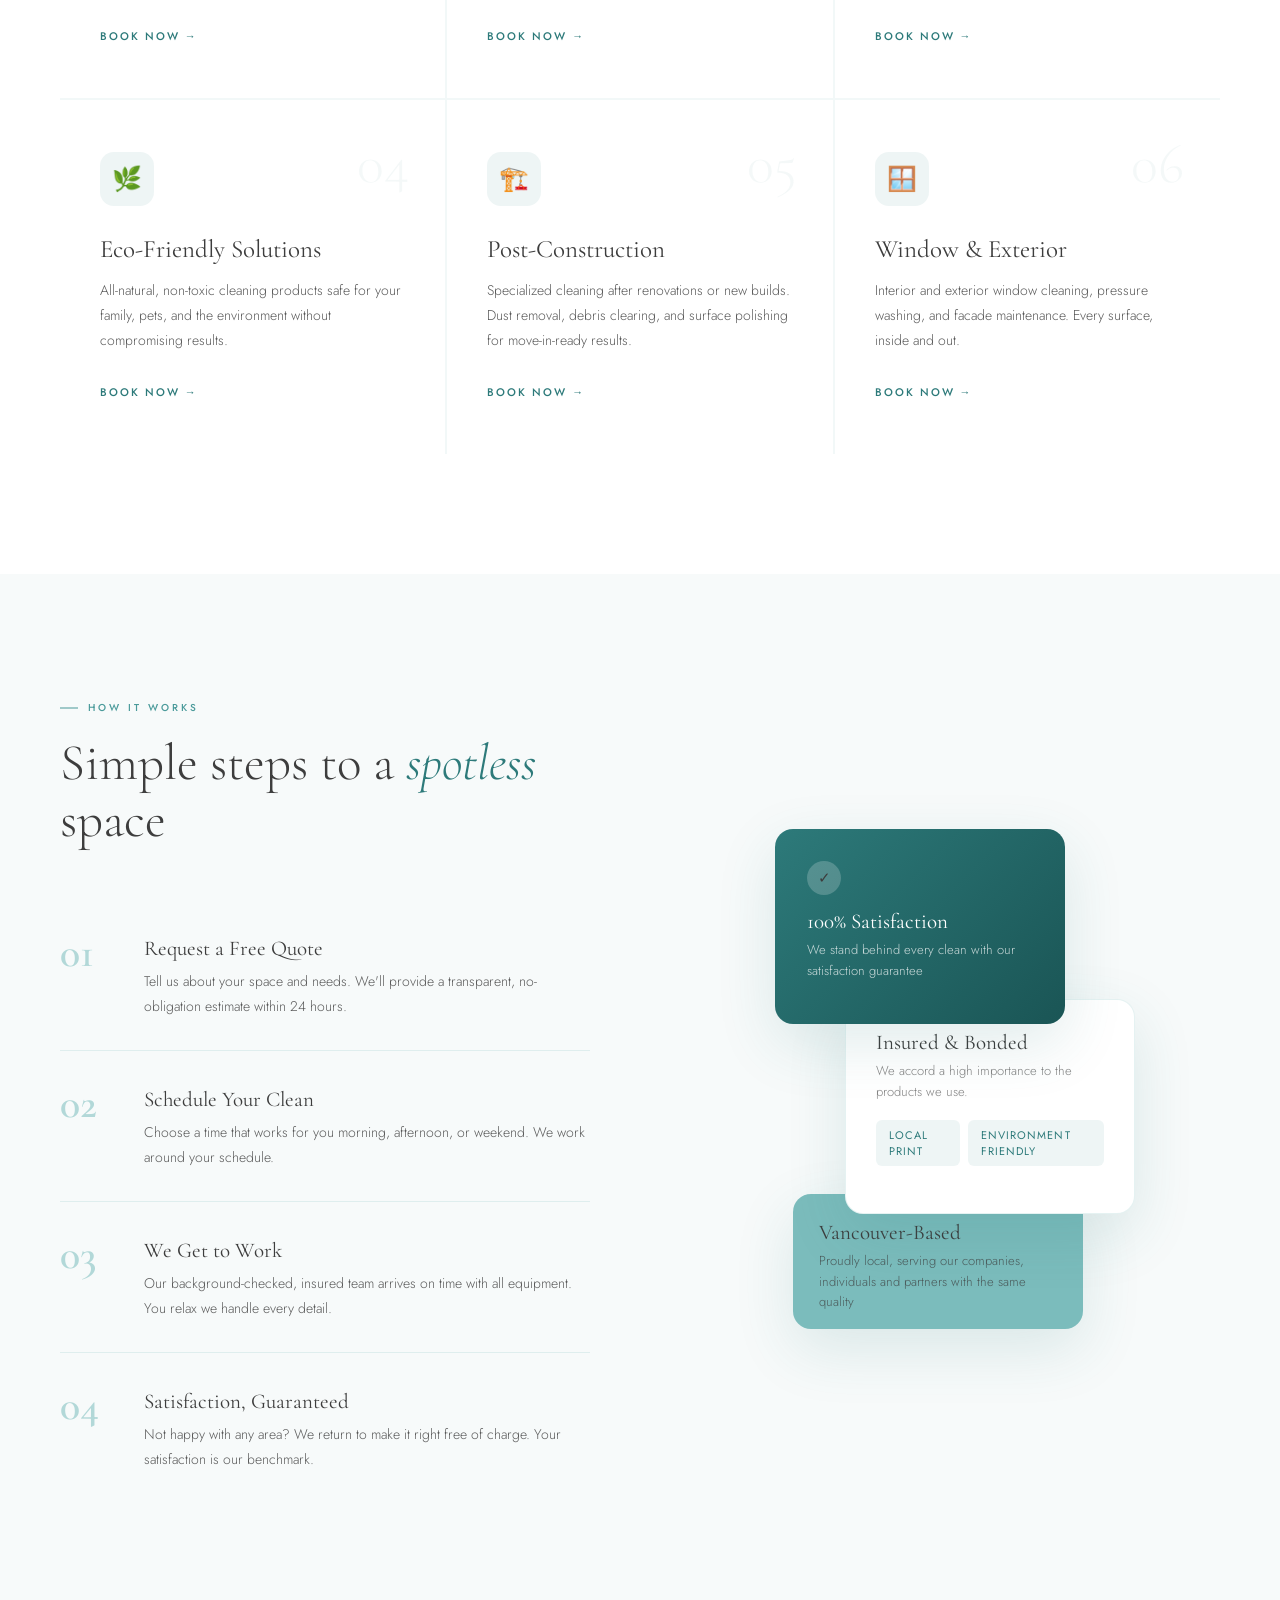
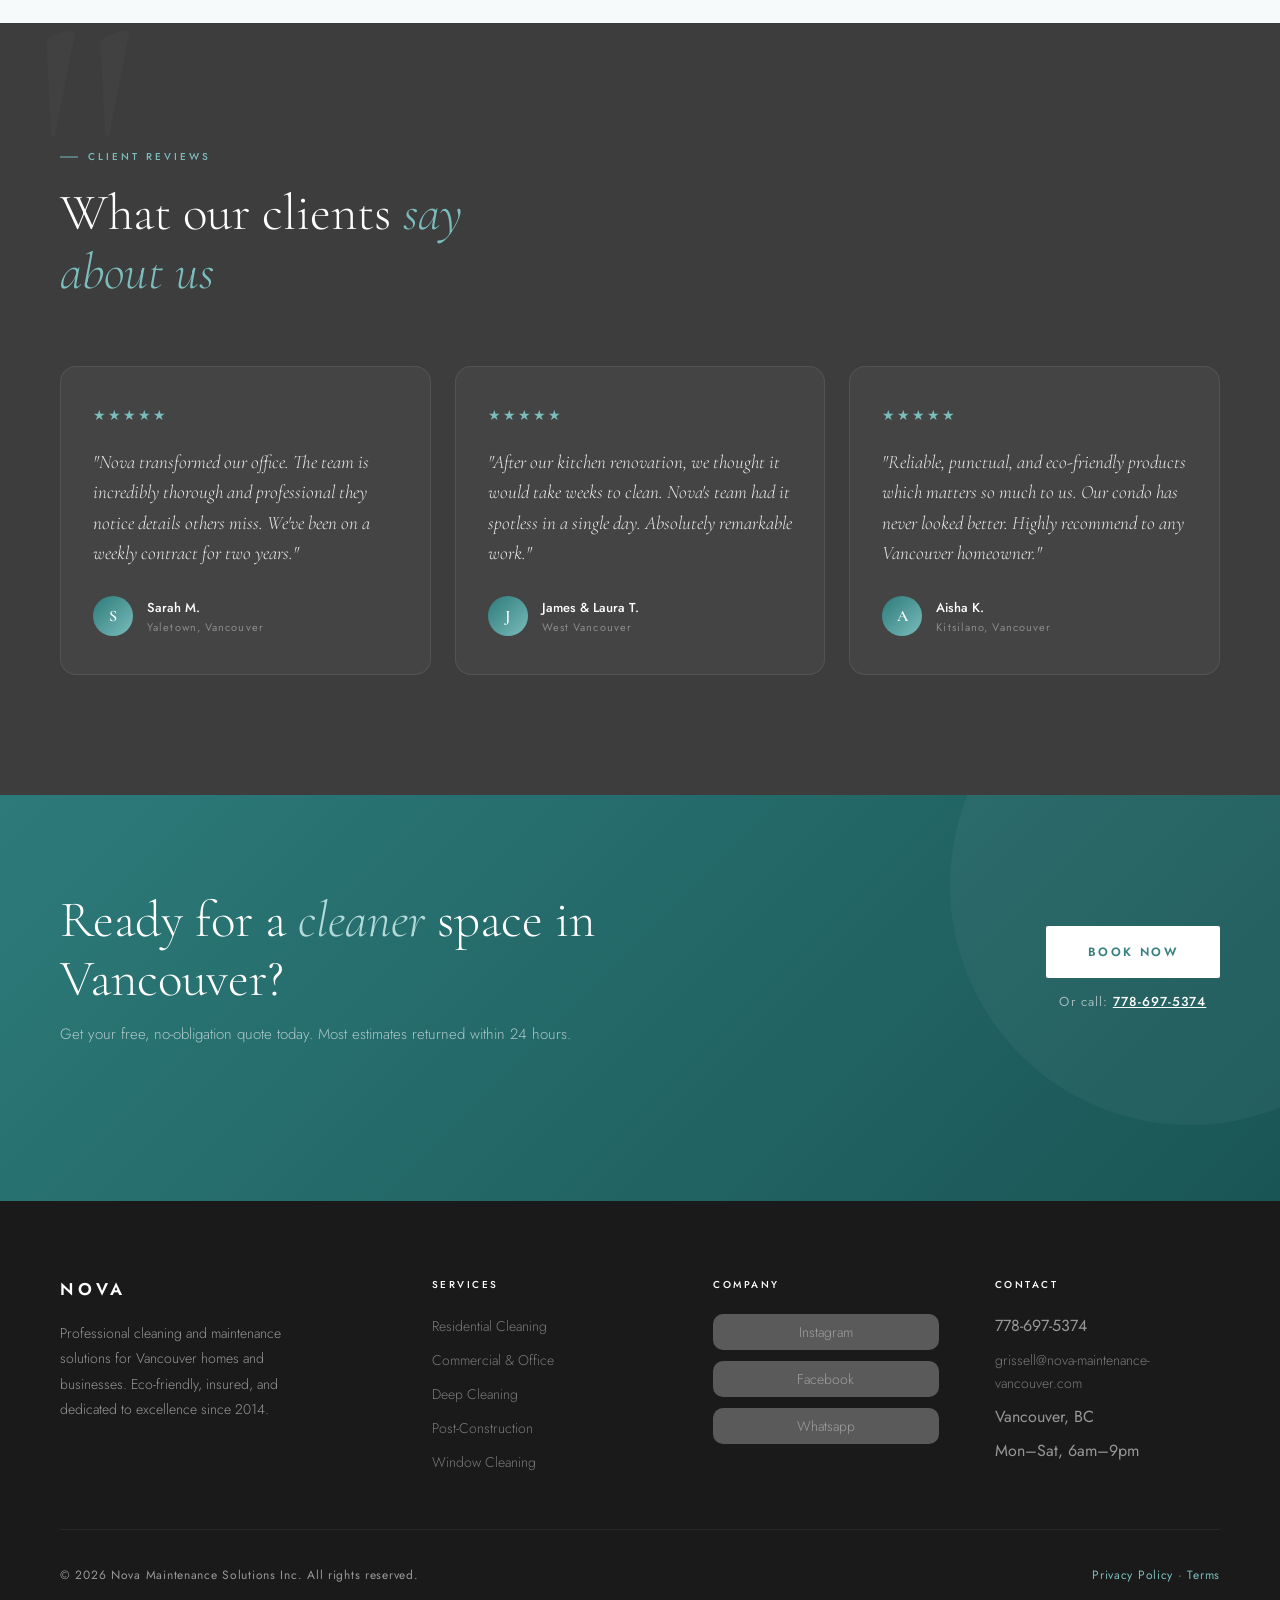
==== commit ffea9367: "payment link added" ====
--- a/index.html
+++ b/index.html
@@ -64,7 +64,7 @@
     </a>
 
     <ul class="nav-links">
-      <li><a href="#services">Services</a></li>
+      <li><a href="https://buy.stripe.com/14A5kE2o011HdVOa8f9ws00">Pay an invoice</a></li>
       <li><a href="https://forms.gle/LwBgo2q9eRAqD328A" class="membership">Membership available !</a></li>
       <li><a href="https://tally.so/r/xXNeq5">Hiring</a></li>
       <li><a href="#contact" class="nav-cta">Book now</a></li>
